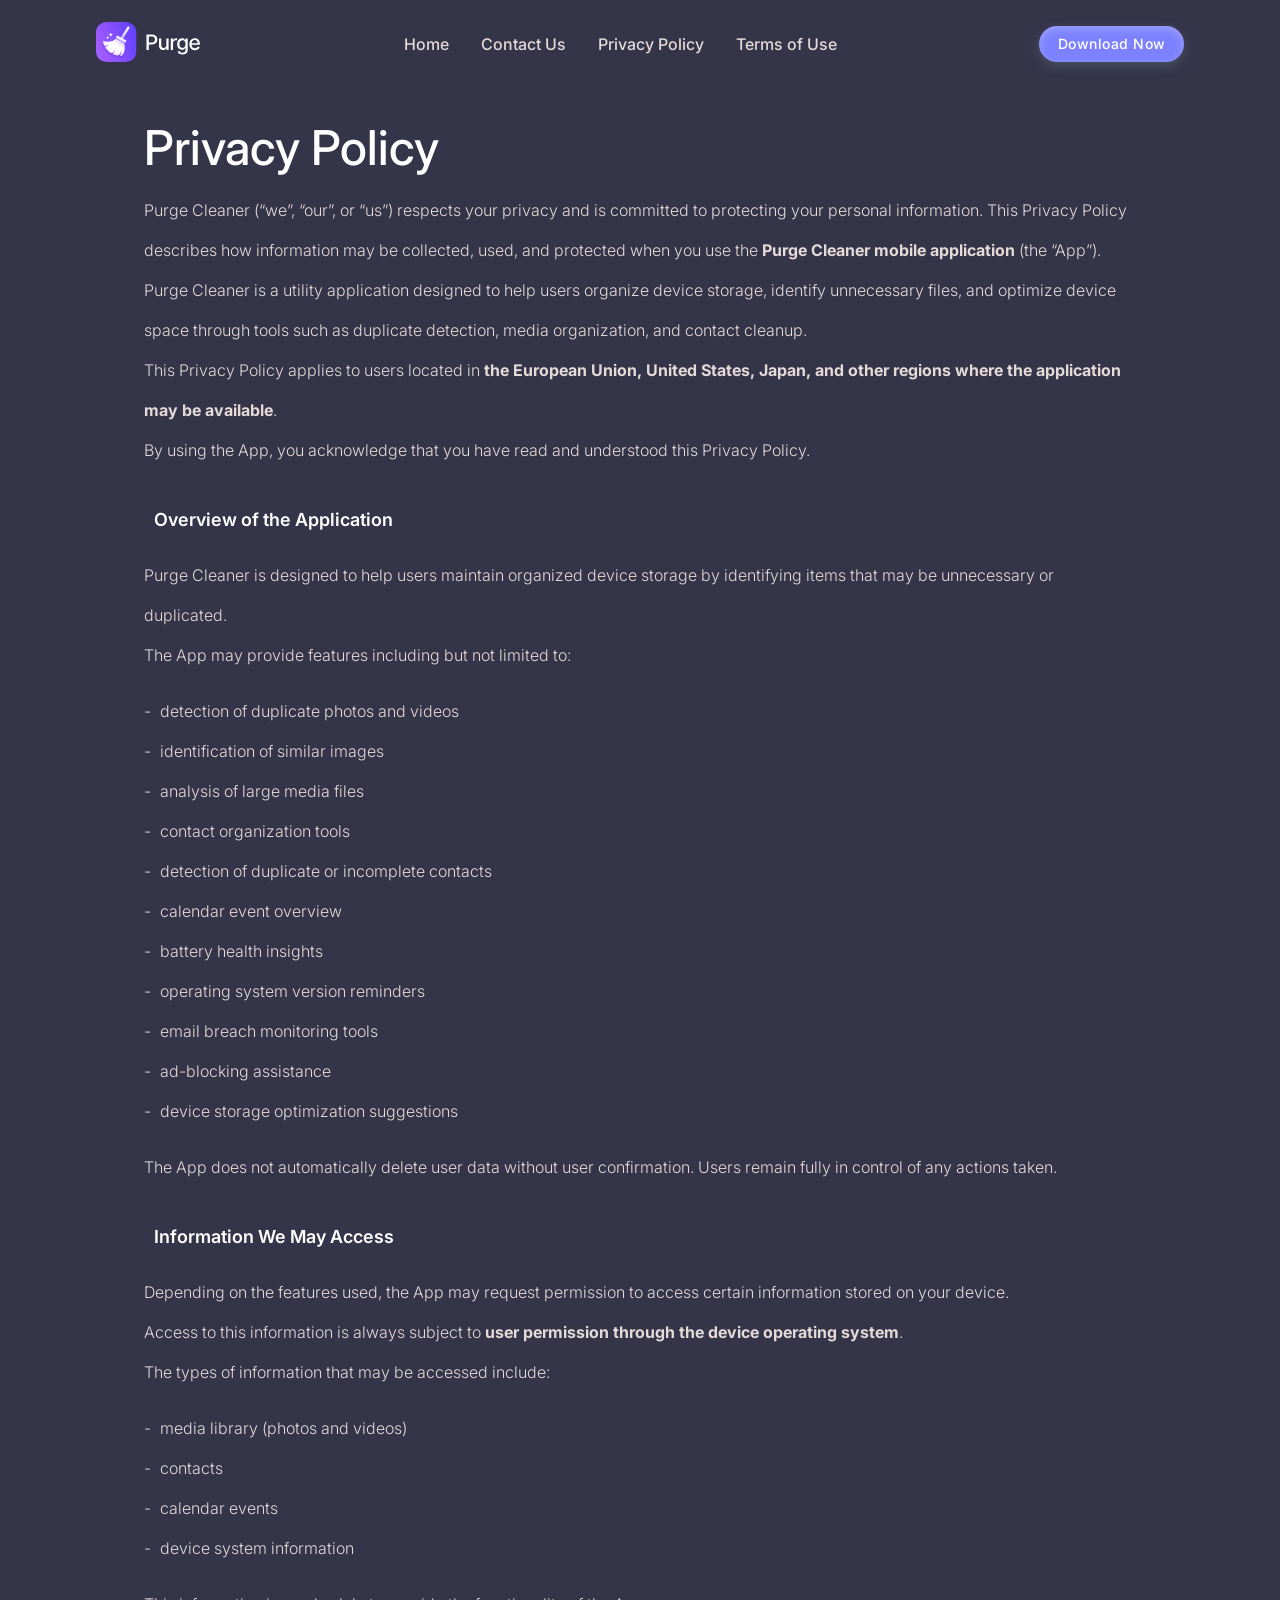
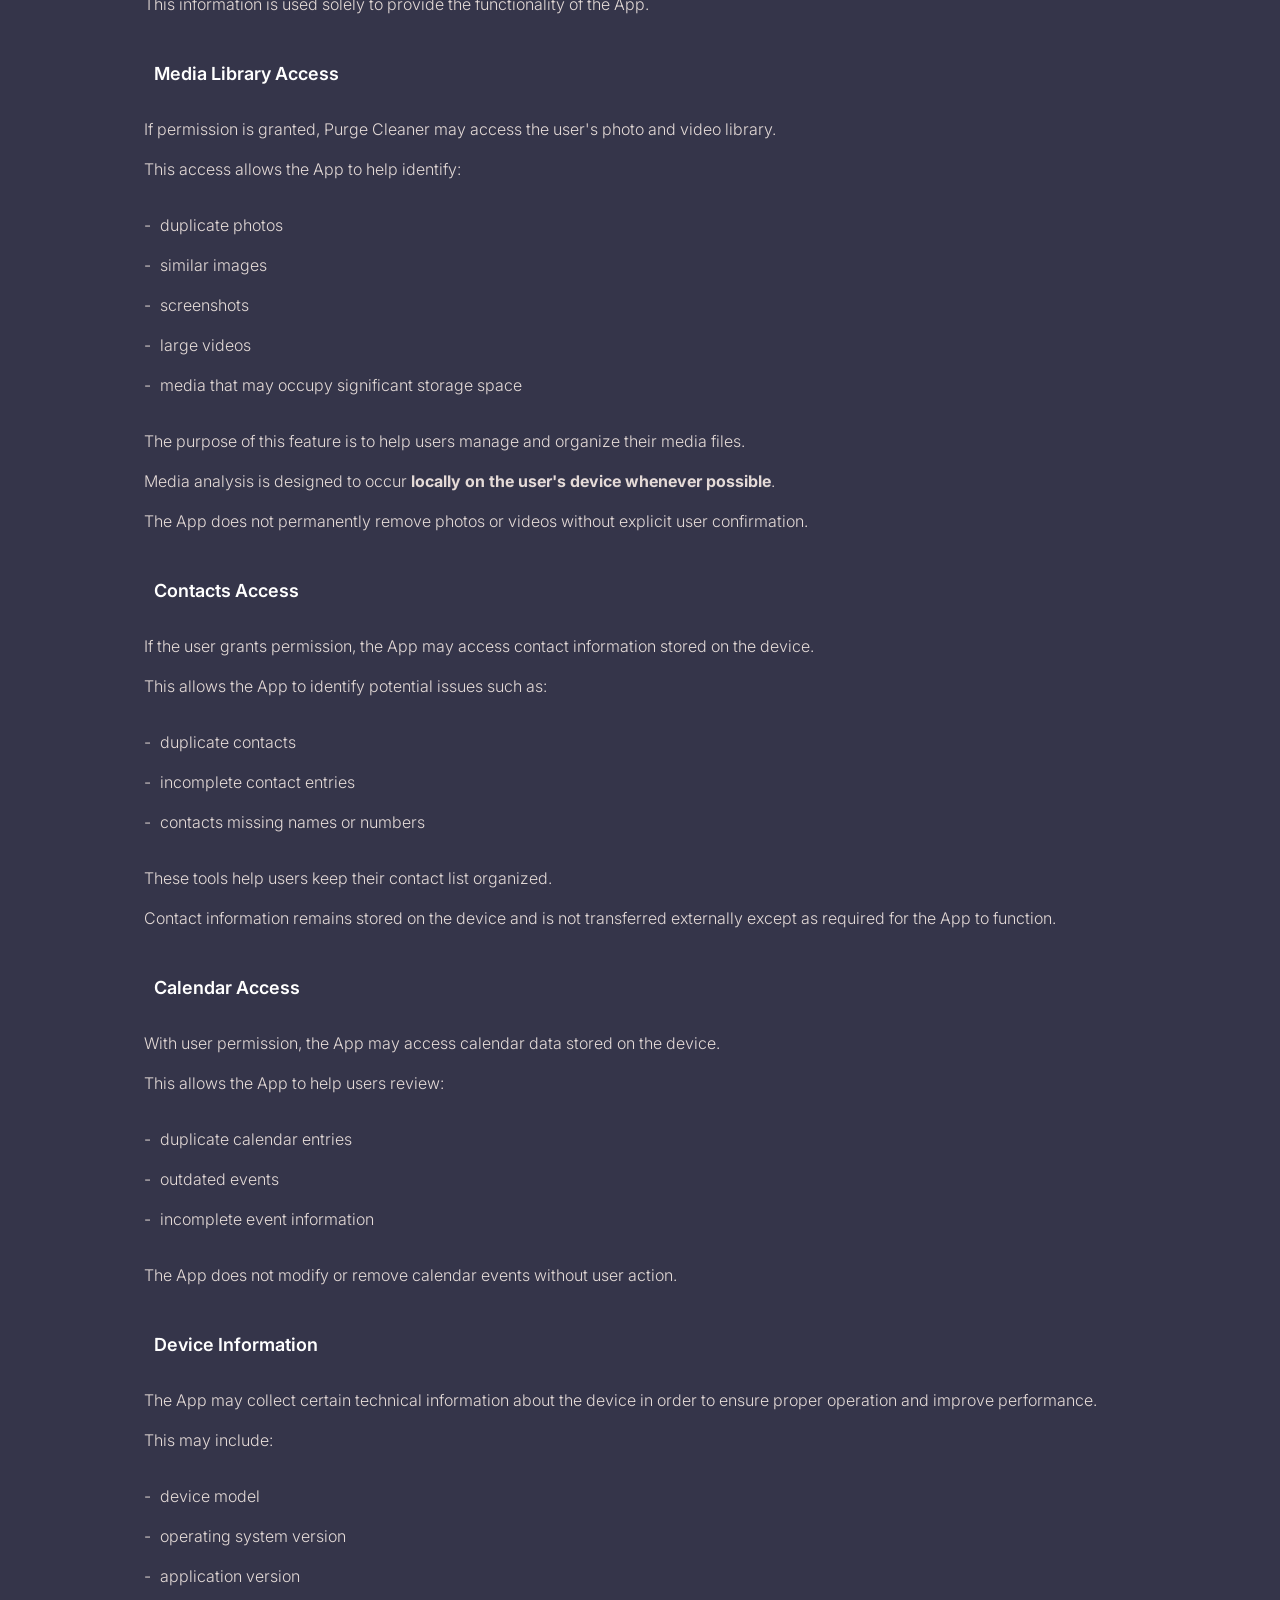
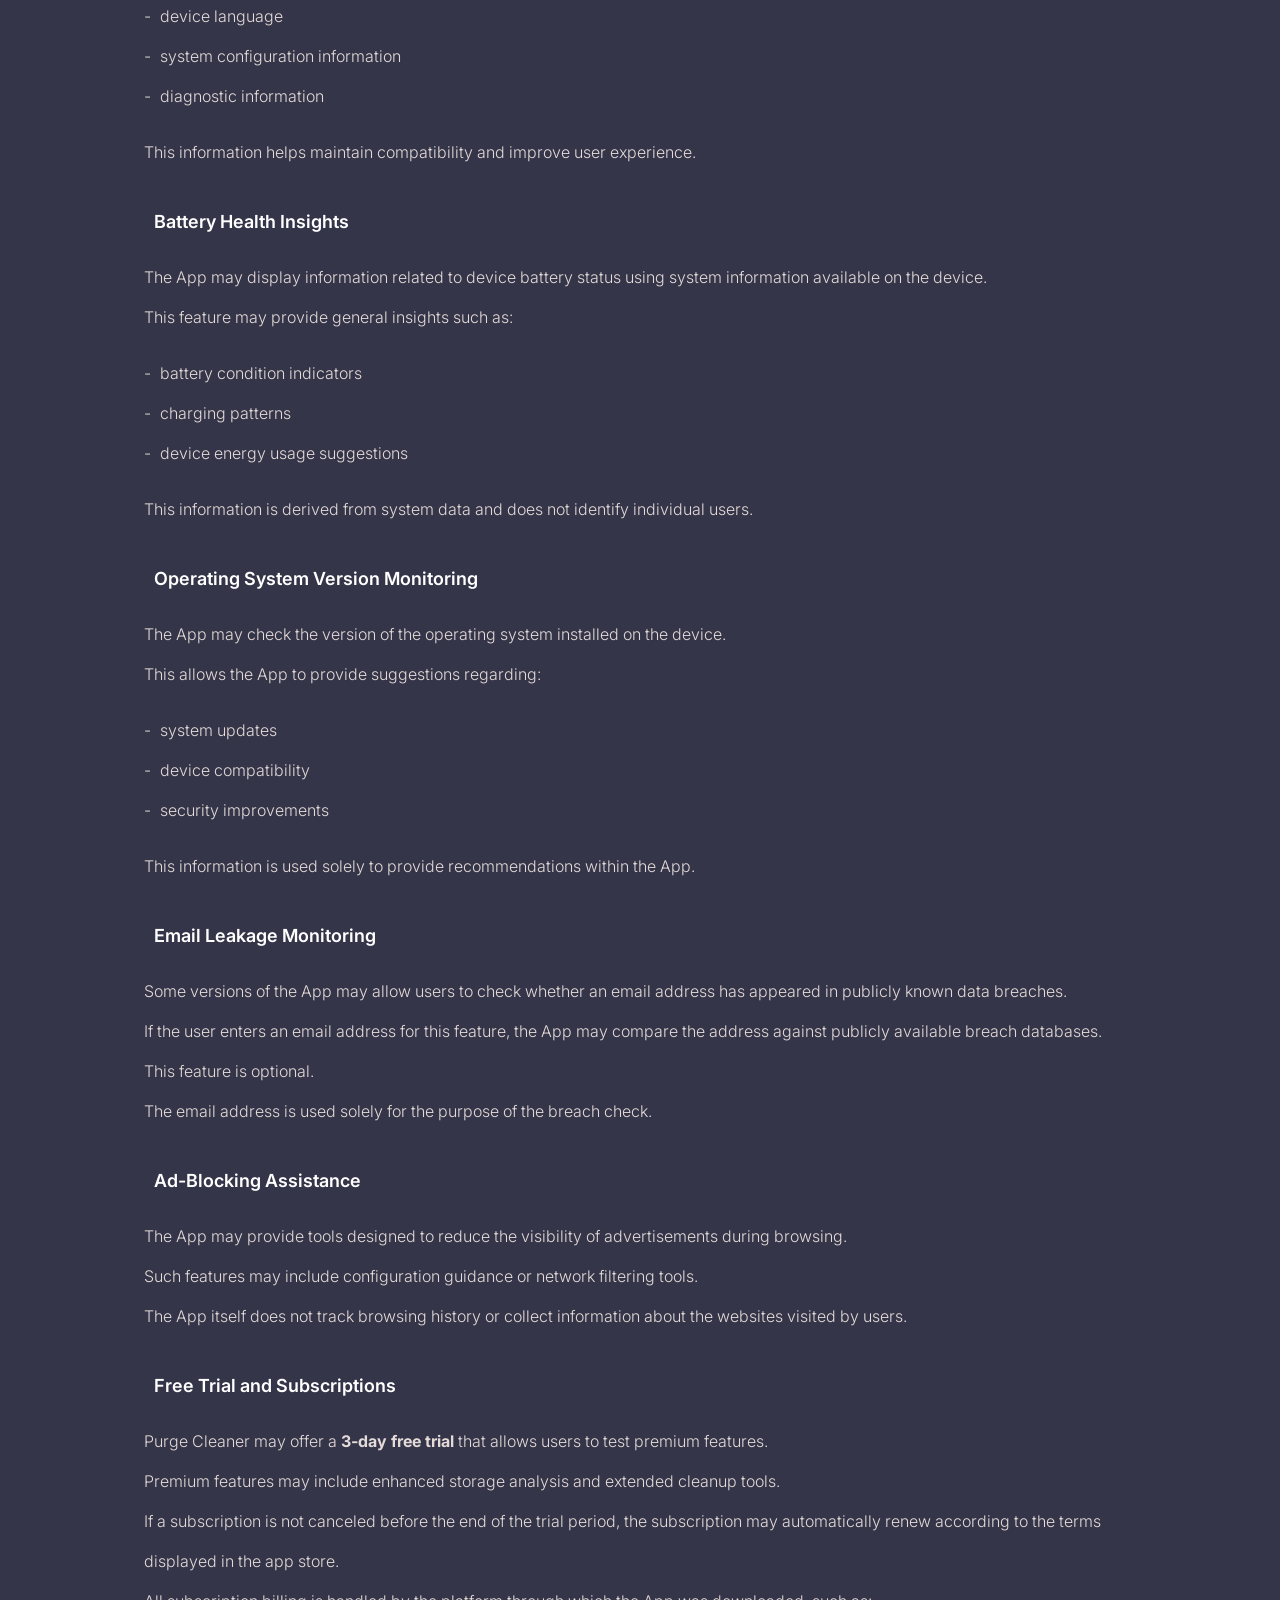
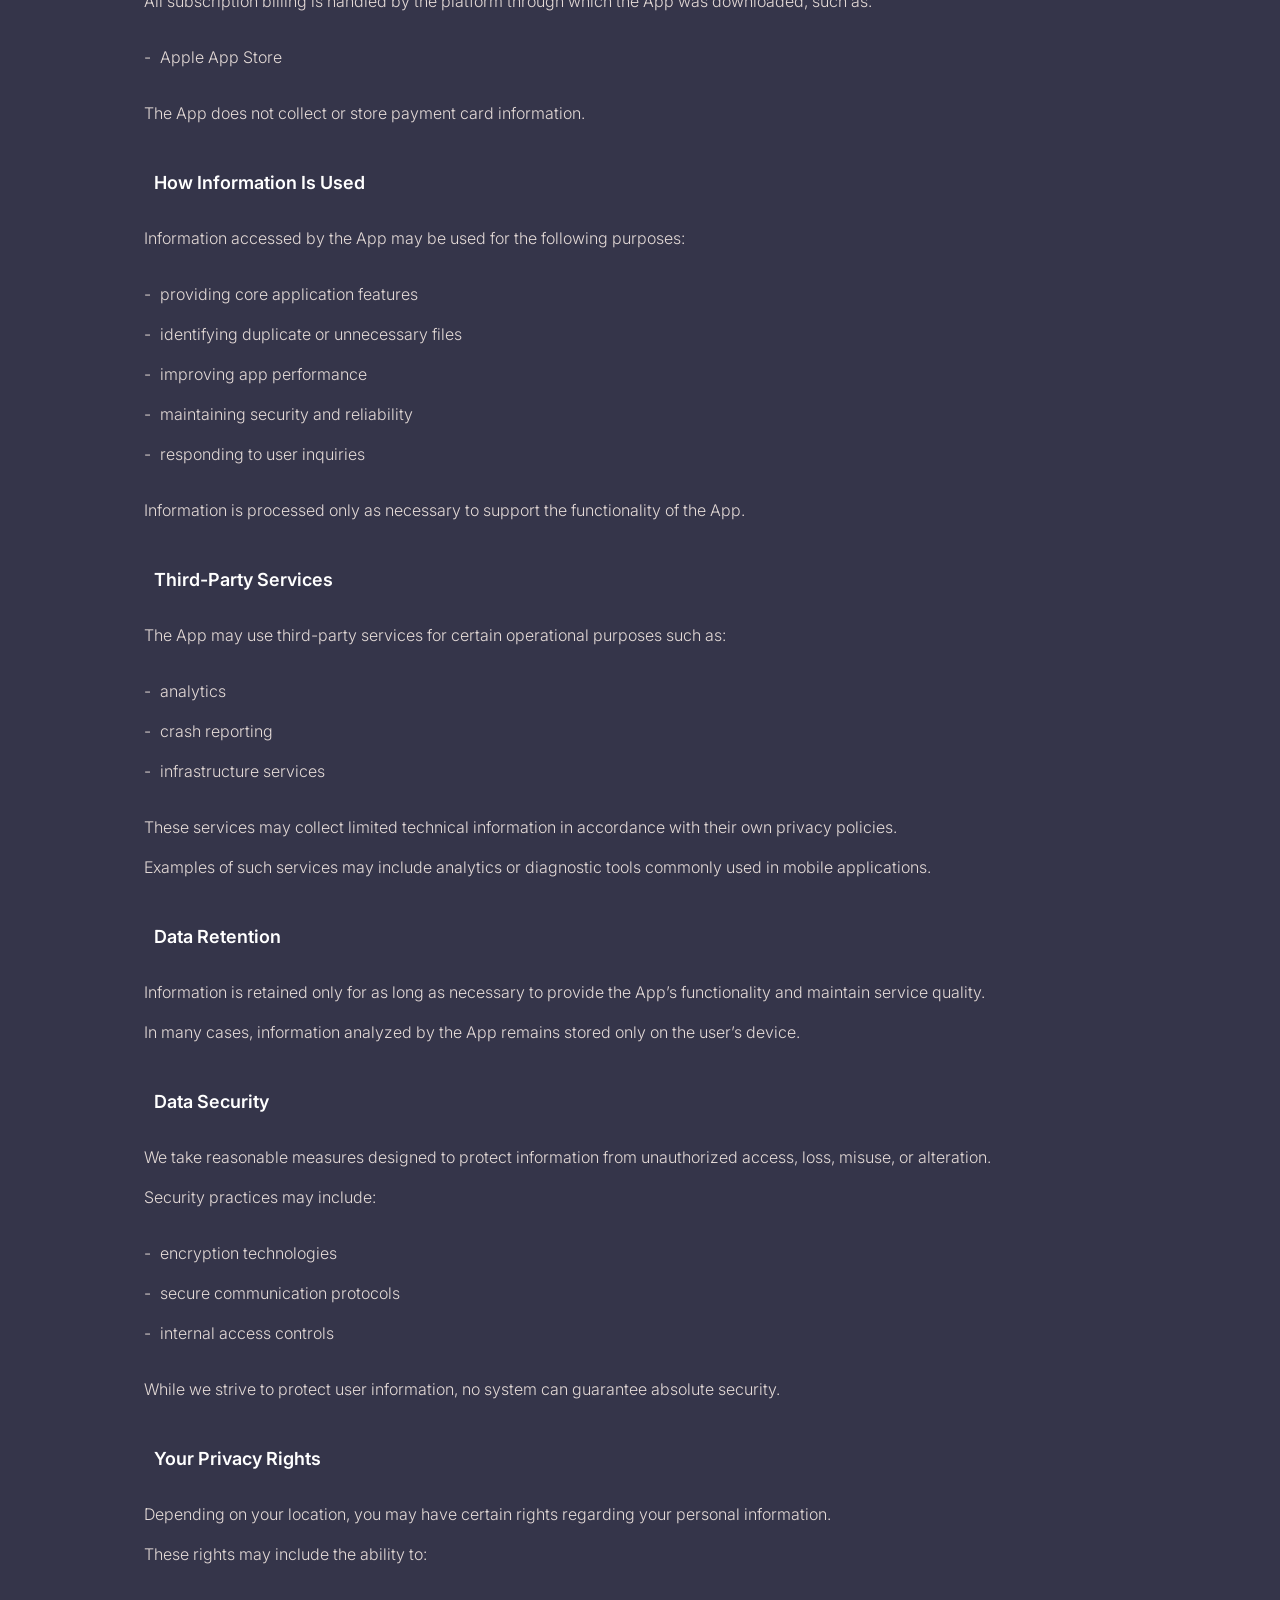
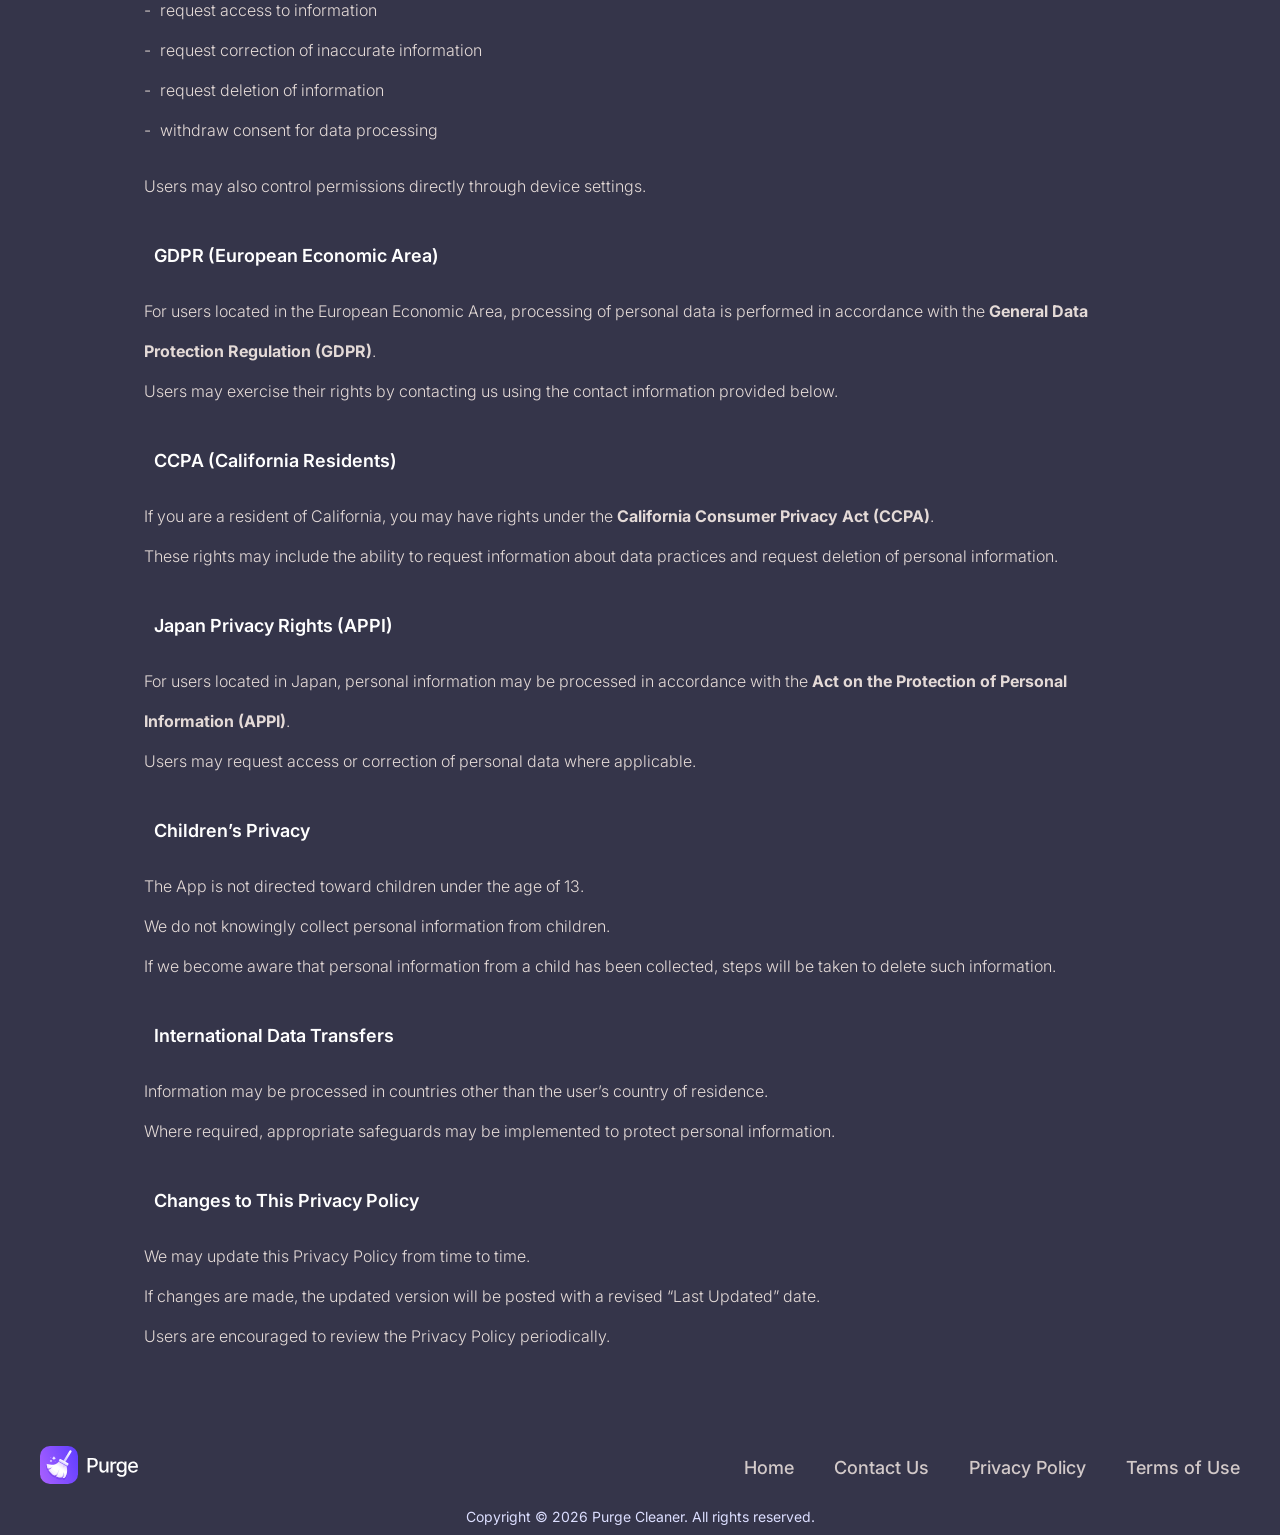
==== privacy-purge.html @ 228708e3 "Add files via upload" ====
<!doctype html>
<html lang="en">

<head>
    <meta charset="UTF-8">
    <meta name="viewport"
        content="width=device-width, user-scalable=no, initial-scale=1.0, maximum-scale=1.0, minimum-scale=1.0">
    <meta http-equiv="X-UA-Compatible" content="ie=edge">
    <link rel="stylesheet" href="https://cdn.jsdelivr.net/npm/swiper@11/swiper-bundle.min.css"/>
    <link rel="stylesheet" href="css/header.css">
    <link rel="stylesheet" href="css/start-main.css">
    <link rel="stylesheet" href="css/benefits.css">
    <link rel="stylesheet" href="css/container-info.css">
    <link rel="stylesheet" href="css/contact.css">
    <link rel="stylesheet" href="css/footer.css">
    <link rel="stylesheet" href="css/textstyle-t-p.css">
    <link href="https://fonts.googleapis.com/css2?family=Inter:wght@400;500;600;700;800&display=swap" rel="stylesheet">
    <link href="https://fonts.googleapis.com/css2?family=Mulish:wght@400;500;600;700;800&display=swap" rel="stylesheet">
    <link rel="icon" type="image/png" href="assets/img/Purge-icon.svg">
    <title>Purge Cleaner</title>
</head>

<body>
        <header class="header">
            <div class="header-container">
                <div class="header-inner">
                    <a href="index.html">
                        <img src="assets/img/Purge-logo.svg" class="logo-menu" alt="Purge">
                    </a>
                    <nav class="header-nav">
                        <a href="index.html">Home</a>
                        <a href="index.html#support-center-support">Contact Us</a>
                        <a href="privacy-purge.html">Privacy Policy</a>
                        <a href="service-purge.html">Terms of Use</a>
                    </nav>
                    <button class="header-button" onclick="location.href='https://apps.apple.com/app/'">
                        Download Now
                    </button>
                        <img src="assets/img/open-menu-icon.svg" class="menu-open" id="menuOpen">  
                </div>
            </div>
        </header>
    
            <div class="mobile-menu" id="mobileMenu">
                <div class="mobile-menu-header">
                    <img src="assets/img/Purge-logo.svg" class="mobile-logo">
                    <img src="assets/img/close-menu-icon.svg" class="menu-close" id="menuClose">
                </div>
                <div class="mobile-menu-links">
                        <a href="index.html">Home</a>
                        <a href="index.html#support-center-support">Contact Us</a>
                        <a href="privacy-purge.html">Privacy Policy</a>
                        <a href="service-purge.html">Terms of Use</a>
                </div>
                <div class="mobile-menu-buttons">
                    <button class="btn-primary" onclick="location.href='https://apps.apple.com/app/'">Download App</button>
                </div>
            </div>
<div class="container-t-p">
  <h1>Privacy Policy</h1>

  <p>Purge Cleaner (“we”, “our”, or “us”) respects your privacy and is committed to protecting your personal information. This Privacy Policy describes how information may be collected, used, and protected when you use the <strong>Purge Cleaner mobile application</strong> (the “App”).</p>

  <p>Purge Cleaner is a utility application designed to help users organize device storage, identify unnecessary files, and optimize device space through tools such as duplicate detection, media organization, and contact cleanup.</p>

  <p>This Privacy Policy applies to users located in <strong>the European Union, United States, Japan, and other regions where the application may be available</strong>.</p>

  <p>By using the App, you acknowledge that you have read and understood this Privacy Policy.</p>

  <h2>Overview of the Application</h2>
  <p>Purge Cleaner is designed to help users maintain organized device storage by identifying items that may be unnecessary or duplicated.</p>
  <p>The App may provide features including but not limited to:</p>
  <ul>
    <li>detection of duplicate photos and videos</li>
    <li>identification of similar images</li>
    <li>analysis of large media files</li>
    <li>contact organization tools</li>
    <li>detection of duplicate or incomplete contacts</li>
    <li>calendar event overview</li>
    <li>battery health insights</li>
    <li>operating system version reminders</li>
    <li>email breach monitoring tools</li>
    <li>ad-blocking assistance</li>
    <li>device storage optimization suggestions</li>
  </ul>
  <p>The App does not automatically delete user data without user confirmation. Users remain fully in control of any actions taken.</p>

  <h2>Information We May Access</h2>
  <p>Depending on the features used, the App may request permission to access certain information stored on your device.</p>
  <p>Access to this information is always subject to <strong>user permission through the device operating system</strong>.</p>
  <p>The types of information that may be accessed include:</p>
  <ul>
    <li>media library (photos and videos)</li>
    <li>contacts</li>
    <li>calendar events</li>
    <li>device system information</li>
  </ul>
  <p>This information is used solely to provide the functionality of the App.</p>

  <h2>Media Library Access</h2>
  <p>If permission is granted, Purge Cleaner may access the user's photo and video library.</p>
  <p>This access allows the App to help identify:</p>
  <ul>
    <li>duplicate photos</li>
    <li>similar images</li>
    <li>screenshots</li>
    <li>large videos</li>
    <li>media that may occupy significant storage space</li>
  </ul>
  <p>The purpose of this feature is to help users manage and organize their media files.</p>
  <p>Media analysis is designed to occur <strong>locally on the user's device whenever possible</strong>.</p>
  <p>The App does not permanently remove photos or videos without explicit user confirmation.</p>

  <h2>Contacts Access</h2>
  <p>If the user grants permission, the App may access contact information stored on the device.</p>
  <p>This allows the App to identify potential issues such as:</p>
  <ul>
    <li>duplicate contacts</li>
    <li>incomplete contact entries</li>
    <li>contacts missing names or numbers</li>
  </ul>
  <p>These tools help users keep their contact list organized.</p>
  <p>Contact information remains stored on the device and is not transferred externally except as required for the App to function.</p>

  <h2>Calendar Access</h2>
  <p>With user permission, the App may access calendar data stored on the device.</p>
  <p>This allows the App to help users review:</p>
  <ul>
    <li>duplicate calendar entries</li>
    <li>outdated events</li>
    <li>incomplete event information</li>
  </ul>
  <p>The App does not modify or remove calendar events without user action.</p>

  <h2>Device Information</h2>
  <p>The App may collect certain technical information about the device in order to ensure proper operation and improve performance.</p>
  <p>This may include:</p>
  <ul>
    <li>device model</li>
    <li>operating system version</li>
    <li>application version</li>
    <li>device language</li>
    <li>system configuration information</li>
    <li>diagnostic information</li>
  </ul>
  <p>This information helps maintain compatibility and improve user experience.</p>

  <h2>Battery Health Insights</h2>
  <p>The App may display information related to device battery status using system information available on the device.</p>
  <p>This feature may provide general insights such as:</p>
  <ul>
    <li>battery condition indicators</li>
    <li>charging patterns</li>
    <li>device energy usage suggestions</li>
  </ul>
  <p>This information is derived from system data and does not identify individual users.</p>

  <h2>Operating System Version Monitoring</h2>
  <p>The App may check the version of the operating system installed on the device.</p>
  <p>This allows the App to provide suggestions regarding:</p>
  <ul>
    <li>system updates</li>
    <li>device compatibility</li>
    <li>security improvements</li>
  </ul>
  <p>This information is used solely to provide recommendations within the App.</p>

  <h2>Email Leakage Monitoring</h2>
  <p>Some versions of the App may allow users to check whether an email address has appeared in publicly known data breaches.</p>
  <p>If the user enters an email address for this feature, the App may compare the address against publicly available breach databases.</p>
  <p>This feature is optional.</p>
  <p>The email address is used solely for the purpose of the breach check.</p>

  <h2>Ad-Blocking Assistance</h2>
  <p>The App may provide tools designed to reduce the visibility of advertisements during browsing.</p>
  <p>Such features may include configuration guidance or network filtering tools.</p>
  <p>The App itself does not track browsing history or collect information about the websites visited by users.</p>

  <h2>Free Trial and Subscriptions</h2>
  <p>Purge Cleaner may offer a <strong>3-day free trial</strong> that allows users to test premium features.</p>
  <p>Premium features may include enhanced storage analysis and extended cleanup tools.</p>
  <p>If a subscription is not canceled before the end of the trial period, the subscription may automatically renew according to the terms displayed in the app store.</p>
  <p>All subscription billing is handled by the platform through which the App was downloaded, such as:</p>
  <ul>
    <li>Apple App Store</li>
  </ul>
  <p>The App does not collect or store payment card information.</p>

  <h2>How Information Is Used</h2>
  <p>Information accessed by the App may be used for the following purposes:</p>
  <ul>
    <li>providing core application features</li>
    <li>identifying duplicate or unnecessary files</li>
    <li>improving app performance</li>
    <li>maintaining security and reliability</li>
    <li>responding to user inquiries</li>
  </ul>
  <p>Information is processed only as necessary to support the functionality of the App.</p>

  <h2>Third-Party Services</h2>
  <p>The App may use third-party services for certain operational purposes such as:</p>
  <ul>
    <li>analytics</li>
    <li>crash reporting</li>
    <li>infrastructure services</li>
  </ul>
  <p>These services may collect limited technical information in accordance with their own privacy policies.</p>
  <p>Examples of such services may include analytics or diagnostic tools commonly used in mobile applications.</p>

  <h2>Data Retention</h2>
  <p>Information is retained only for as long as necessary to provide the App’s functionality and maintain service quality.</p>
  <p>In many cases, information analyzed by the App remains stored only on the user’s device.</p>

  <h2>Data Security</h2>
  <p>We take reasonable measures designed to protect information from unauthorized access, loss, misuse, or alteration.</p>
  <p>Security practices may include:</p>
  <ul>
    <li>encryption technologies</li>
    <li>secure communication protocols</li>
    <li>internal access controls</li>
  </ul>
  <p>While we strive to protect user information, no system can guarantee absolute security.</p>

  <h2>Your Privacy Rights</h2>
  <p>Depending on your location, you may have certain rights regarding your personal information.</p>
  <p>These rights may include the ability to:</p>
  <ul>
    <li>request access to information</li>
    <li>request correction of inaccurate information</li>
    <li>request deletion of information</li>
    <li>withdraw consent for data processing</li>
  </ul>
  <p>Users may also control permissions directly through device settings.</p>

  <h2>GDPR (European Economic Area)</h2>
  <p>For users located in the European Economic Area, processing of personal data is performed in accordance with the <strong>General Data Protection Regulation (GDPR)</strong>.</p>
  <p>Users may exercise their rights by contacting us using the contact information provided below.</p>

  <h2>CCPA (California Residents)</h2>
  <p>If you are a resident of California, you may have rights under the <strong>California Consumer Privacy Act (CCPA)</strong>.</p>
  <p>These rights may include the ability to request information about data practices and request deletion of personal information.</p>

  <h2>Japan Privacy Rights (APPI)</h2>
  <p>For users located in Japan, personal information may be processed in accordance with the <strong>Act on the Protection of Personal Information (APPI)</strong>.</p>
  <p>Users may request access or correction of personal data where applicable.</p>

  <h2>Children’s Privacy</h2>
  <p>The App is not directed toward children under the age of 13.</p>
  <p>We do not knowingly collect personal information from children.</p>
  <p>If we become aware that personal information from a child has been collected, steps will be taken to delete such information.</p>

  <h2>International Data Transfers</h2>
  <p>Information may be processed in countries other than the user’s country of residence.</p>
  <p>Where required, appropriate safeguards may be implemented to protect personal information.</p>

  <h2>Changes to This Privacy Policy</h2>
  <p>We may update this Privacy Policy from time to time.</p>
  <p>If changes are made, the updated version will be posted with a revised “Last Updated” date.</p>
  <p>Users are encouraged to review the Privacy Policy periodically.</p>

</div>

        
        <footer class="footer">
            <div class="footer-container">
                <div class="footer-content">             
                    <a href="index.html">
                        <img src="assets/img/Purge-logo.svg" class="footer-logo" alt="SpaceUp logo">
                    </a>
                      <nav class="footer-links">
                        <a href="index.html">Home</a>
                        <a href="index.html#support-center-support">Contact Us</a>
                        <a href="privacy-purge.html">Privacy Policy</a>
                        <a href="service-purge.html">Terms of Use</a>
                      </nav>
                </div>
                <div class="copy-text">
                    Copyright © <script>document.write(new Date().getFullYear());</script> Purge Cleaner.<br class="mobile-br"> All rights reserved.
                </div>
            </div>
        </footer>
        
    <script src="https://code.jquery.com/jquery-3.7.1.js" integrity="sha256-eKhayi8LEQwp4NKxN+CfCh+3qOVUtJn3QNZ0TciWLP4=" crossorigin="anonymous"></script>
    <script src="https://web3forms.com/client/script.js" async defer></script>
    <script src="https://cdn.jsdelivr.net/npm/swiper@11/swiper-bundle.min.js"></script>
    <script src="js/main.js"></script>
</body>
</html>
---- css/header.css ----
@import "../assets/font/stylesheet.css";

body.lock {
    overflow: hidden;
}

.header {
  position: fixed;
  top: 0;
  left: 0;
  width: 100%;
  z-index: 10;
}

.header-container {
  background: #35354A;
  padding: 22px 16px;
  top: 0;
  z-index: 10;
  margin: 0 auto;
}

.header-inner {
  display: flex;
  justify-content: space-between;
  align-items: center;
  padding: 0px 80px;
}

.logo-menu{
    width: 105px;  
}

.header-nav {
    display: flex;
    gap: 32px;
}

.header-nav a {
    text-decoration: none;
    color: #E4DAD7;
    font-weight: 500;
}

.header-button{
  display: flex;
  font-family: 'Inter';
  justify-content: center;
  align-items: center;
  width: 145px;
  height: 36px;
  padding: 8px 16px;
  color: rgb(255, 255, 255);
  font-size: 14px;
  font-weight: 500;
  line-height: 18px;
  letter-spacing: 0.5px;
  text-align: center;
  background: #7C82FF;
  box-shadow: 0px 4px 12px rgba(145, 158, 171, 0.25), inset 0px 3px 8px rgba(255, 255, 255, 0.25);
  border-radius: 33px;
}





.burger {
    display: none;
    width: 28px;
    height: 20px;
    flex-direction: column;
    justify-content: space-between;
    cursor: pointer;
    z-index: 1001;
}

.burger span {
    height: 3px;
    width: 100%;
    background: #000;
    border-radius: 3px;
    transition: 0.3s;
}

.burger.active span:nth-child(1) {
    transform: rotate(45deg) translate(5px, 5px);
}

.burger.active span:nth-child(2) {
    opacity: 0;
}

.burger.active span:nth-child(3) {
    transform: rotate(-45deg) translate(6px, -6px);
}

.mobile-menu {
    position: fixed;
    inset: 0;
    background: #35354A;
    display: flex;
    flex-direction: column;
    padding: 24px;
    transform: translateY(-100%);
    transition: 0.4s ease;
    z-index: 1000;
}

.mobile-menu.active {
    transform: translateY(0);
}


.mobile-menu-header {
    display: flex;
    justify-content: space-between;
    align-items: center;
}

.mobile-logo {
    width: 105px;
}

.menu-close {
    width: 46px;
    cursor: pointer;
}

.menu-open {
    display: none;
    width: 46px;
    cursor: pointer;
}

.mobile-menu-links {
    margin: 100px 0px;
    display: flex;
    flex-direction: column;
    align-items: center;
    gap: 32px;

}

.mobile-menu-links a {
    font-size: 28px;
    font-weight: 500;
    color: #E4DAD7;
    text-decoration: none;
}

.mobile-menu-buttons {
    margin-top: auto;
    display: flex;
    flex-direction: column;
    gap: 16px;
}

.btn-primary {
    padding: 16px 32px;
    background: #7C82FF;
    box-shadow: 0px 4px 12px rgba(145, 158, 171, 0.25), inset 0px 3px 8px rgba(255, 255, 255, 0.25);
    border-radius: 33px;;
    color: #FFFFFF;
    font-size: 20px;
    font-weight: 500;
    margin-bottom: 60px;
}

.mobile-menu-buttons .btn-primary,
.mobile-menu-buttons .btn-secondary {
    width: 100%;
}

@media (max-width: 768px) {

    .header-nav,
    .header-button {
        display: none;
    }

    .menu-open {
        display: block;
    }

    .header-inner {
        padding: 0px;
    }
}
---- css/start-main.css ----
@import "../assets/font/stylesheet.css";

.main {
    padding: 60px 0 30px;
    position: relative;
    overflow: hidden;
    
}

.main-title {
    
    line-height: 96%;
    font-size: 72px;
    font-weight: 500;
    margin: 20px 0px 20px;
    color: #343434;
}

.main-button {
  display: flex;
  font-family: 'Inter';
  justify-content: center;
  align-items: center;
  width: 145px;
  height: 36px;
  padding: 8px 16px;
  color: rgb(255, 255, 255);
  font-size: 12px;
  font-weight: 500;
  line-height: 18px;
  letter-spacing: 0.5px;
  text-align: center;
  background: #7C82FF;
  box-shadow: 0px 4px 12px rgba(145, 158, 171, 0.25), inset 0px 3px 8px rgba(255, 255, 255, 0.25);
  border-radius: 33px;
}


.main-wrapper {
    display:flex;
    align-items:center;
    gap: 20px;
}

.main-left {  
    width: 560px;
    height: 460px;
}

.main-text {
    font-size: 24px;
    font-weight: 300;
    line-height: 1.6;
    color: #343434B2;
}

.main-buttons {
    display: flex;
    flex-direction: column;
    gap: 10px;
    width: 70%;
}

.main-phone {
  width: 420px;
    height: 460px;
    position: relative;  
}

@media (max-width: 764px) {
    .main {
    padding: 15px 0 0px;
}

    .main-gradient {
    position: relative;
    width: 360px;
        height: 444px;
    }
    .main-wrapper {
        flex-direction: column;
        text-align: center;
            gap: 0px;
    }

    .main-right {
        order: 2;
    }

    .main-left {
         width: 340px;
    height: 280px;
        order: 1;
    }

    .main-buttons {
        width: 100%; 
    }
    .main-title{
        font-size: 42px;
    }
    .main-text {
        font-size: 16px;
    }
.main-phone {
  width: 360px;
    height: 400px;
    position: relative;  
}
.main-button {
    width: 340px;
  height: 50px;
    }
}
---- css/benefits.css ----
@import "../assets/font/stylesheet.css";



.benefits{
padding:100px 20px;
}

.benefits h2{
color: #343434;
text-align:center;
font-size: 64px;
margin-bottom:60px;
font-weight:500;
}

.benefits-grid{
max-width: 900px;
margin:auto;
display:grid;
gap:24px;
grid-template-columns:2fr 2fr;
grid-template-rows: 412px 412px 412px;

grid-template-areas:
"Duplicate-text Duplicate-image"
"Videos-image Videos-text"
"Contacts-text Contacts-image";
}

.card{

background: #FFFFFF;
border-radius:42px;
padding:32px;
position:relative;
overflow:hidden;
box-shadow:
0 10px 30px rgba(0,0,0,0.25),
inset 0 1px 0 rgba(255,255,255,0.05);
transition:transform .25s ease;
}

.card:hover{
transform:translateY(-6px);
}

.benefits h3{
color: #120656;
font-size:42px;
font-weight: 600;
margin: 0px 0px;
}

.benefits p{
    color: #00000080;
font-size: 18px;
    font-weight: 400;
opacity:0.8;
line-height:1.5;
    max-width: 500px;
}

.Duplicate-text{
    padding-top: 130px;
grid-area:Duplicate-text;
}

.Duplicate-image{
grid-area:Duplicate-image;
}

.Videos-text{
    padding-top: 130px;
grid-area:Videos-text;
}

.Videos-image{
grid-area:Videos-image;
}

.Contacts-text{
    padding-top: 130px;
grid-area:Contacts-text;
}

.Contacts-image{
grid-area:Contacts-image;
}

.card img{
position:absolute;
pointer-events:none;
}

.el1 {
width: 55%;
right: 100px;
bottom: 0px;  
}

.el2 {
width: 55%;
right: 100px;
bottom: 0px; 
}

.el3{
width: 55%;
right: 100px;
bottom: 0px;
}

@media (max-width: 768px){

.app{
height:600px;
}


.benefits{
padding:70px 20px;
}

.benefits h2{
font-size: 42px;
margin-bottom: 40px;
}

.benefits-grid{

grid-template-columns:1fr;
grid-template-rows: auto;

grid-template-areas:
"Duplicate-image"
"Duplicate-text"
"Videos-image"
"Videos-text"
"Contacts-image"
"Contacts-text";

}

.card{
min-height:350px;
}

.card img{
position:absolute;
}

.el1 {
width: 65%;
right: 65px;
bottom: 0px;  
}

.el2 {
width: 65%;
right: 65px;
bottom: 0px; 
}

.el3{
width: 65%;
right: 65px;
bottom: 0px;
}

.Duplicate-text{
    padding-top: 0px;
}

.Videos-text{
    padding-top: 0px;
}

.Contacts-text{
    padding-top: 0px;
}

.benefits h3{
font-size:32px;
}

.benefits p{
font-size: 18px;
}
    
}
---- css/container-info.css ----
@import "../assets/font/stylesheet.css";

.information{
   background: #35354A;
     display: flex;
    flex-direction: column;
    align-items: center;
}

.information-title{
    max-width:1000px;
     color: #DDD7E4;
  text-align: center;
  font-size: 64px;
  font-style: normal;
  font-weight: 400;
  line-height: 68px;
  margin: 0 10px;
    padding-top: 50px;
    padding-bottom: 10px; 
}

.information-image{
    width: 170px;
    padding: 30px 0px 80px 0px;
}

@media (max-width: 768px){
    .information-title{
        font-size: 42px;
    }   
}
---- css/contact.css ----
@import "../assets/font/stylesheet.css";


.support-center{
  display: flex;
  flex-direction: column;
  gap: 10px;
  border-radius: 22px;
  margin-top: 14px;    
}

.support-center-container {
  max-width: 400px;
  padding: 30px 16px;
  margin: 0 auto;
}

.section-support-center-title {
  color: #343434;
  text-align: center;
  font-size: 64px;
  font-style: normal;
  font-weight: 500;
  line-height: 68px;
  margin: 0 10px;
    padding-top: 50px;
    padding-bottom: 10px;
}

.support-center-group input,
.support-center-group textarea {
  width: 100%;
    font-family: 'Mulish';
  box-sizing: border-box;
  background: #FFFFFFBF;
  color: rgba(99, 99, 99, 1);
  padding: 18px 20px;
  font-size: 16px;
  line-height: 20px;
  font-weight: 400;
  border: 0.678064px solid #2E2E2E;
  border-radius: 16px;
}

.support-center-group textarea {
  height: 140px;
  resize: none;
}


.support-center-group input::placeholder,
.support-center-group textarea::placeholder {
width: 311px;
height: 21px;
font-family: 'Mulish';
font-style: normal;
font-weight: 400;
font-size: 17px;
line-height: 150%;
letter-spacing: -0.04em;
color: rgba(169, 173, 178, 1);
flex: none;
order: 0;
flex-grow: 1;

}

.support-center-group button{
  display: flex;
  justify-content: center;
  align-items: center;
  width: 100%;
  height: 52px;
  padding: 17px;
  color: rgb(255, 255, 255);
  font-size: 16px;
  font-weight: 500;
  line-height: 18px;
  letter-spacing: 0.5px;
  text-align: center;
  background: #7C82FF;
  box-shadow: 0px 4px 12px rgba(145, 158, 171, 0.25), inset 0px 3px 8px rgba(255, 255, 255, 0.25);
  border-radius: 33px;
  margin: 45px auto;
}

@media (max-width: 450px){
        .section-subtitle{
        width: 100%;
            
    }

    .section-support-center-title{
        font-size: 42px;
    }
    .footer-links{
        gap: 40px;
    }
    
    .support-center-group button{
        width: 86%;
        height: 52px;
    }
    .support-center-container{
        padding: 0px 5px 5px;
    } 
    
}
---- css/footer.css ----
@import "../assets/font/stylesheet.css";

.footer-container{
  max-width: 1200px;  
  padding: 30px 16px 10px;
  margin: 0 auto;
  background-color: #35354A;
}

.footer-content{
  display: flex;
  justify-content: space-between;
  align-items: center;
}

.footer {
  background-color: #35354A;
  text-align: center;
}

.footer-title {
  font-size: 24px;
  font-weight: 600;
  color: #FFFFFF;
}

.footer-links {
  display: flex;
  justify-content: center;
  gap: 40px;
  flex-wrap: wrap;
}

.footer-links a {
  color: #E4DAD7;
  text-decoration: none;
  font-size: 18px;
  font-weight: 500;
  opacity: 0.9;
}

.footer-links a:hover {
  opacity: 1;
  text-decoration: underline;
}

.copy-text {
  color: #DCDEFF;
  font-size: 14px;
  text-align: center;
    padding-top: 20px;
}

.mobile-br{
  display: none;
}

@media (max-width: 450px){

    .footer-links{
        display: flex;
  justify-content: center;
        gap: 40px;
        flex-direction: column;
          margin-bottom: 40px;
  flex-wrap: wrap;
    }

.footer-content{
  display: flex;
  flex-direction: column;
  align-items: center;
  gap: 40px;
}

 .mobile-br{
    display: block;
  }
}
---- css/textstyle-t-p.css ----
@import "../assets/font/stylesheet.css";

:root {
  --color-primary: #FFFFFF;
}

*{
  padding: 0;
  text-decoration: none;
  list-style-type: none;
  outline: none;
  border: none;
}

html{
  margin: 0 auto;
}
body {
  font-family: 'Inter', sans-serif;
  -webkit-font-smoothing: antialiased;
  -moz-osx-font-smoothing: grayscale;
    margin: 0 auto;
    background: #35354A;
    padding-top: 90px;
}
.container-t-p{
  max-width: 992px;
  padding: 0 16px 60px;
  margin: 0 auto;
  color: #333333;
    
}

.container-t-p h1{
  color: #FFFFFF;
  text-align: left;
  font-size: 48px;
  padding-top: 30px;
  padding-bottom: 15px;    
  font-style: normal;
  font-weight: 500;
  line-height: 55px;
  margin: 0 auto;  
}

.container-t-p h2{
  color: #FFFFFF;
  text-align: left;
  font-size: 18px;
  padding-top: 30px;
  padding-bottom: 15px;    
  font-style: normal;
  font-weight: 600;
  line-height: 40px;
  margin: 0 auto;
    padding-left: 10px;
}

.container-t-p p{
   color: #E4DAD7;
  text-align: left;
  font-size: 16px;
  font-style: normal;
  font-weight: 300;
  line-height: 40px;
  margin: 0 auto; 
}

.container-t-p li{
   color: #E4DAD7;
  text-align: left;
  font-size: 16px;
  font-style: normal;
  font-weight: 300;
  line-height: 40px;
  margin: 0 auto; 
}

.container-t-p li {
    position: relative;
    padding-left: 1em;
}

.container-t-p li::before {
    content: "-";           
    position: absolute;
    left: 0;
    color: #E4DAD7;
    font-size: 1em;
}
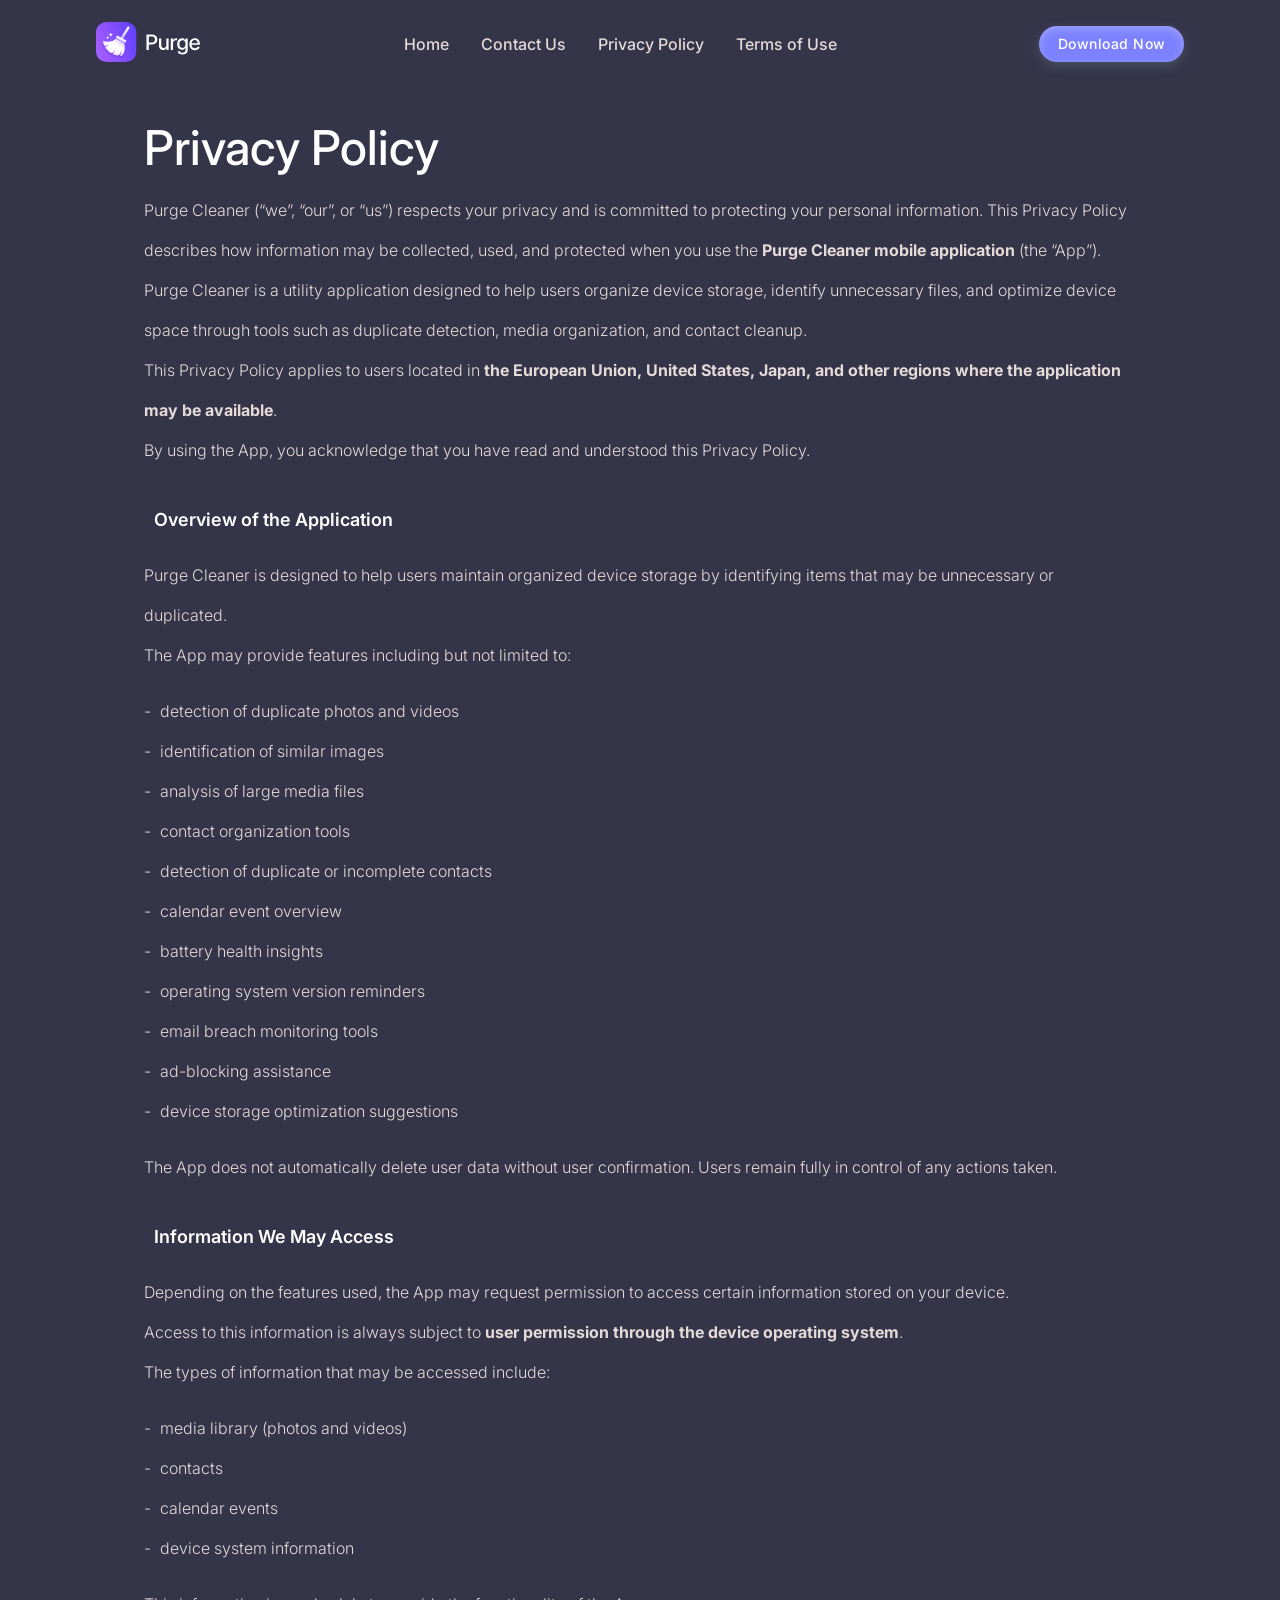
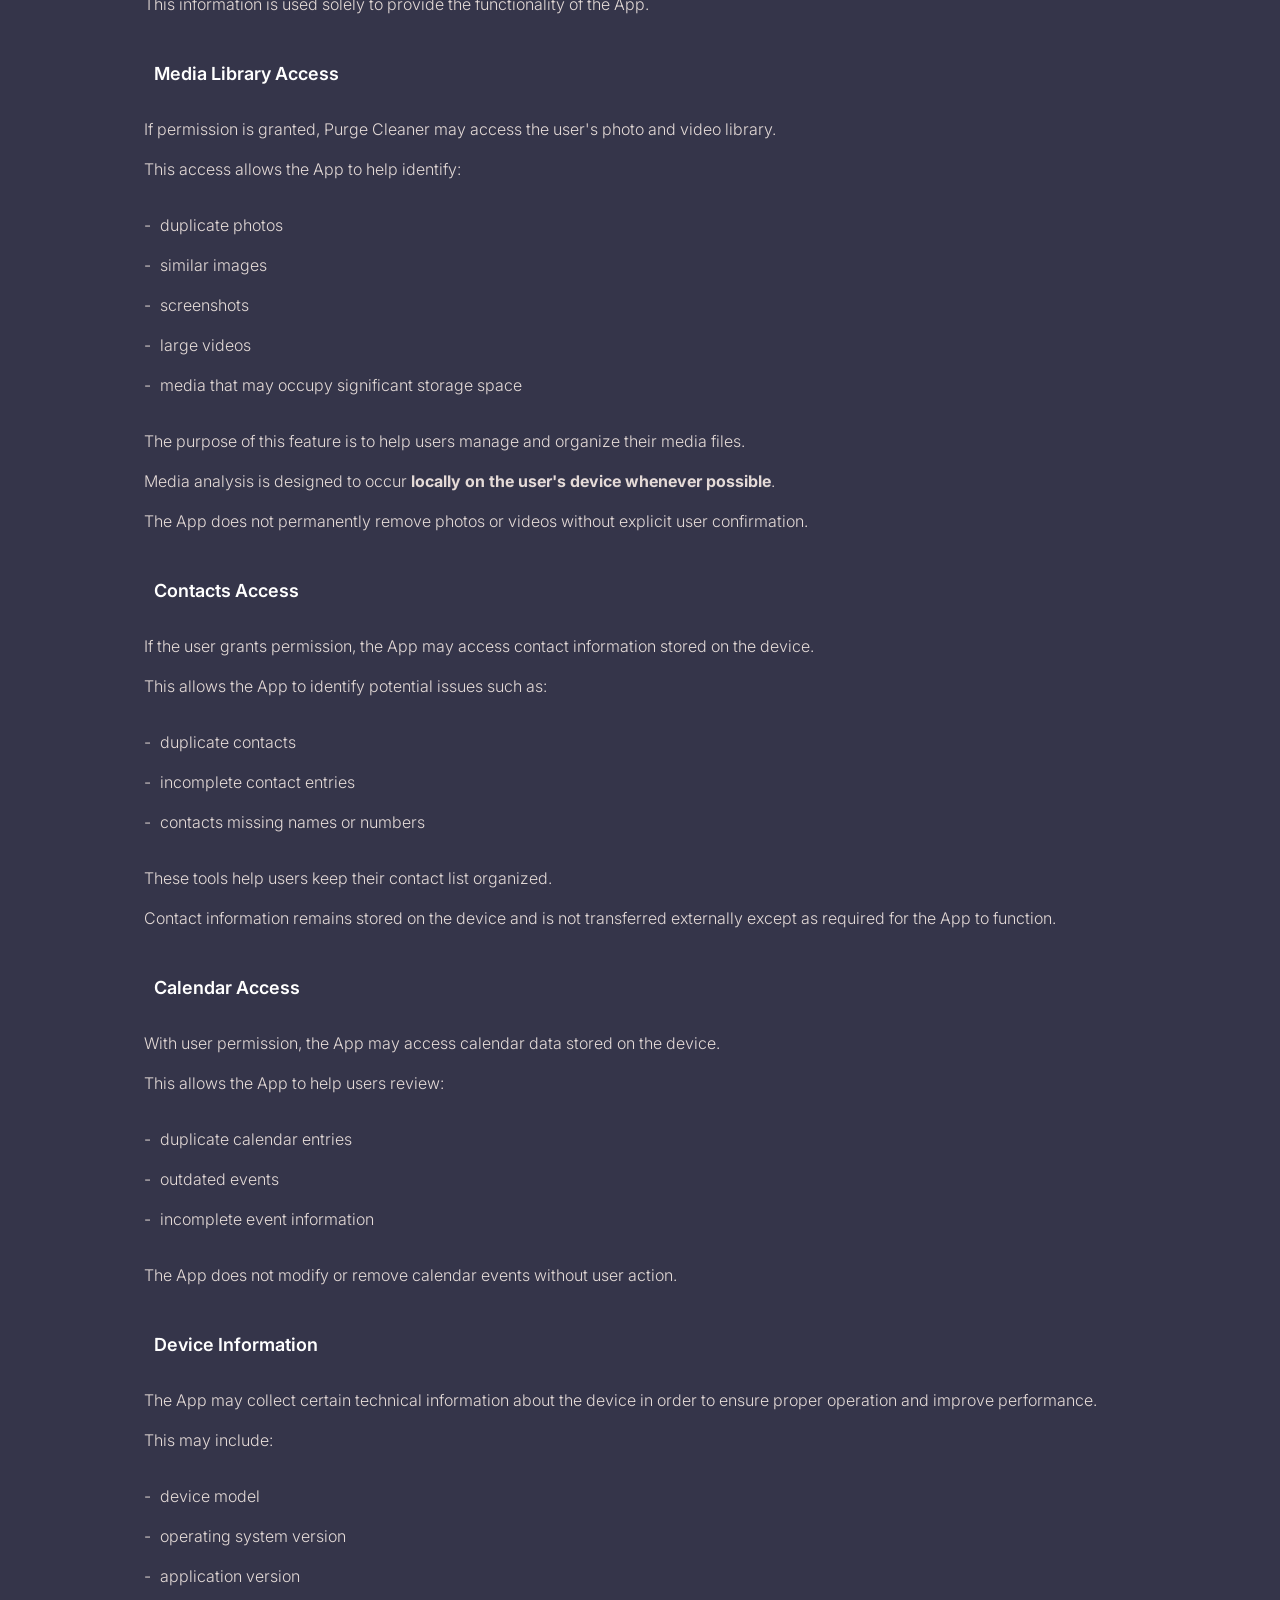
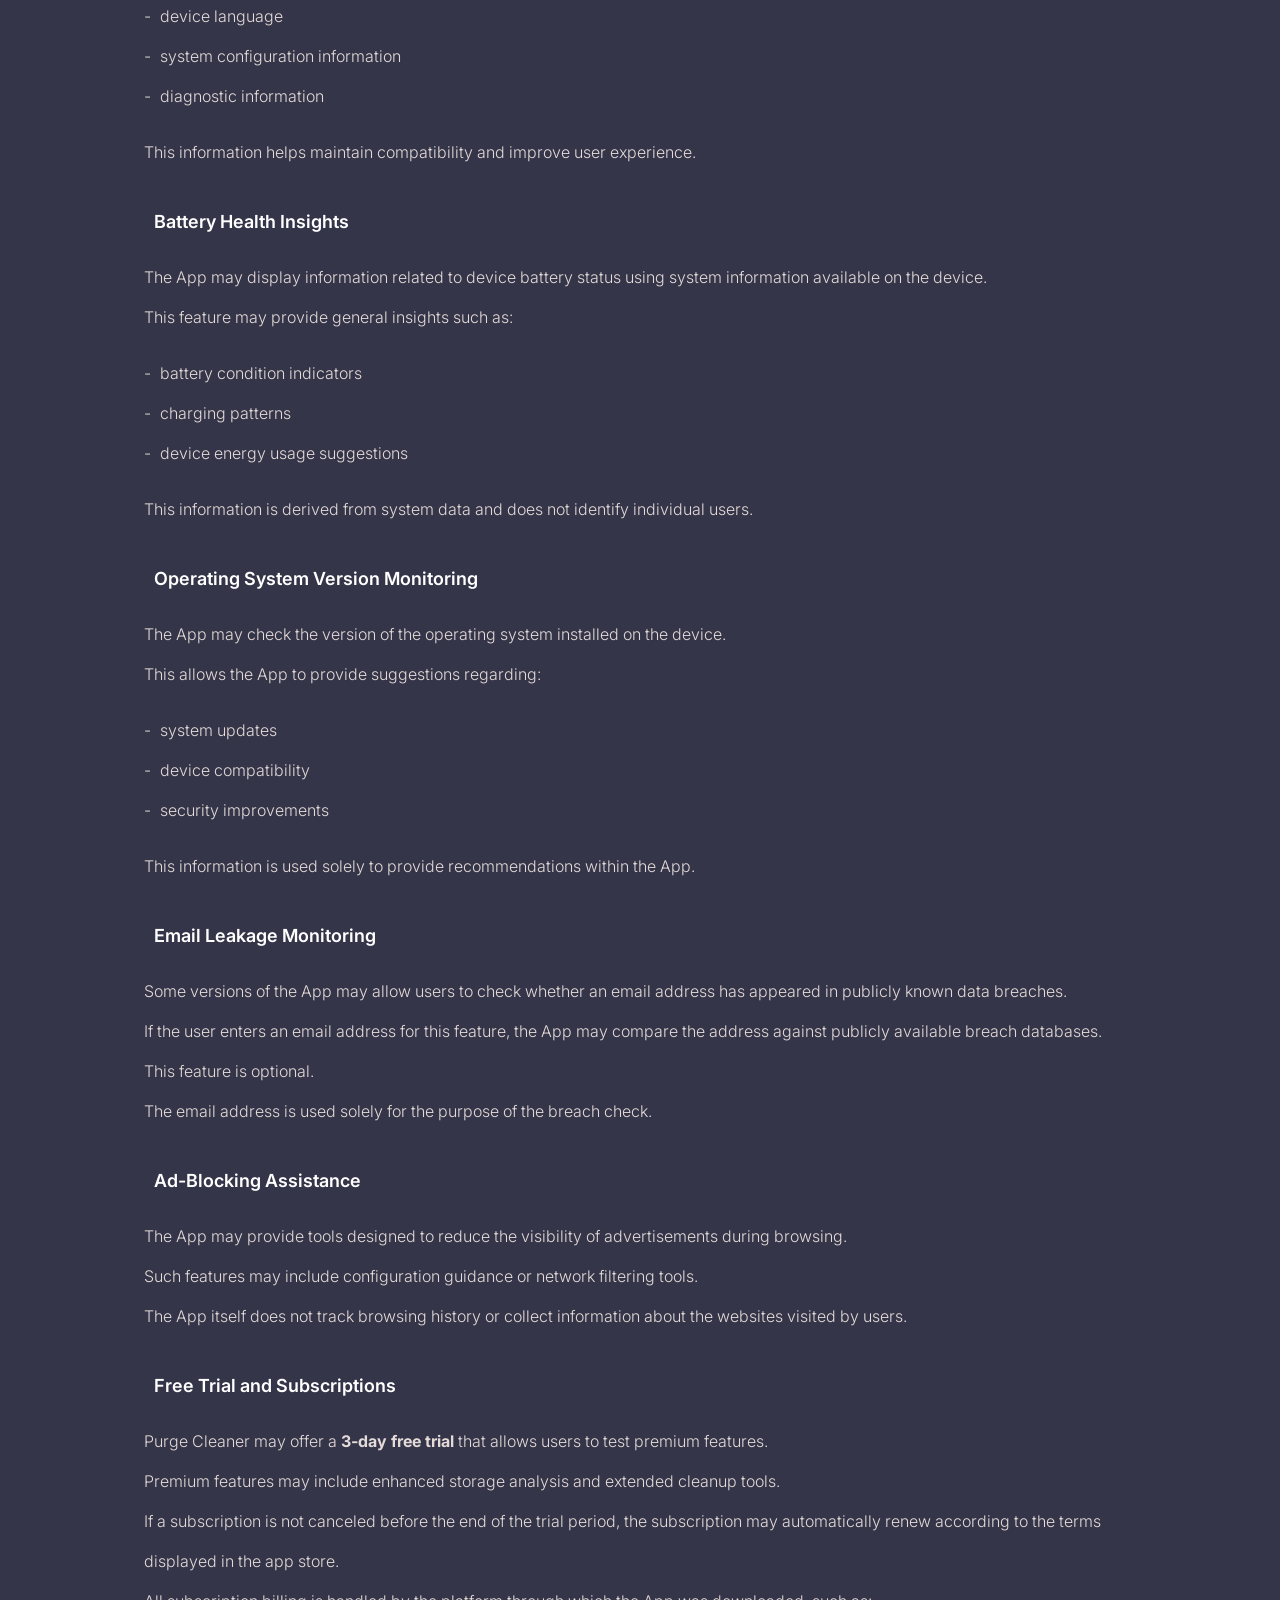
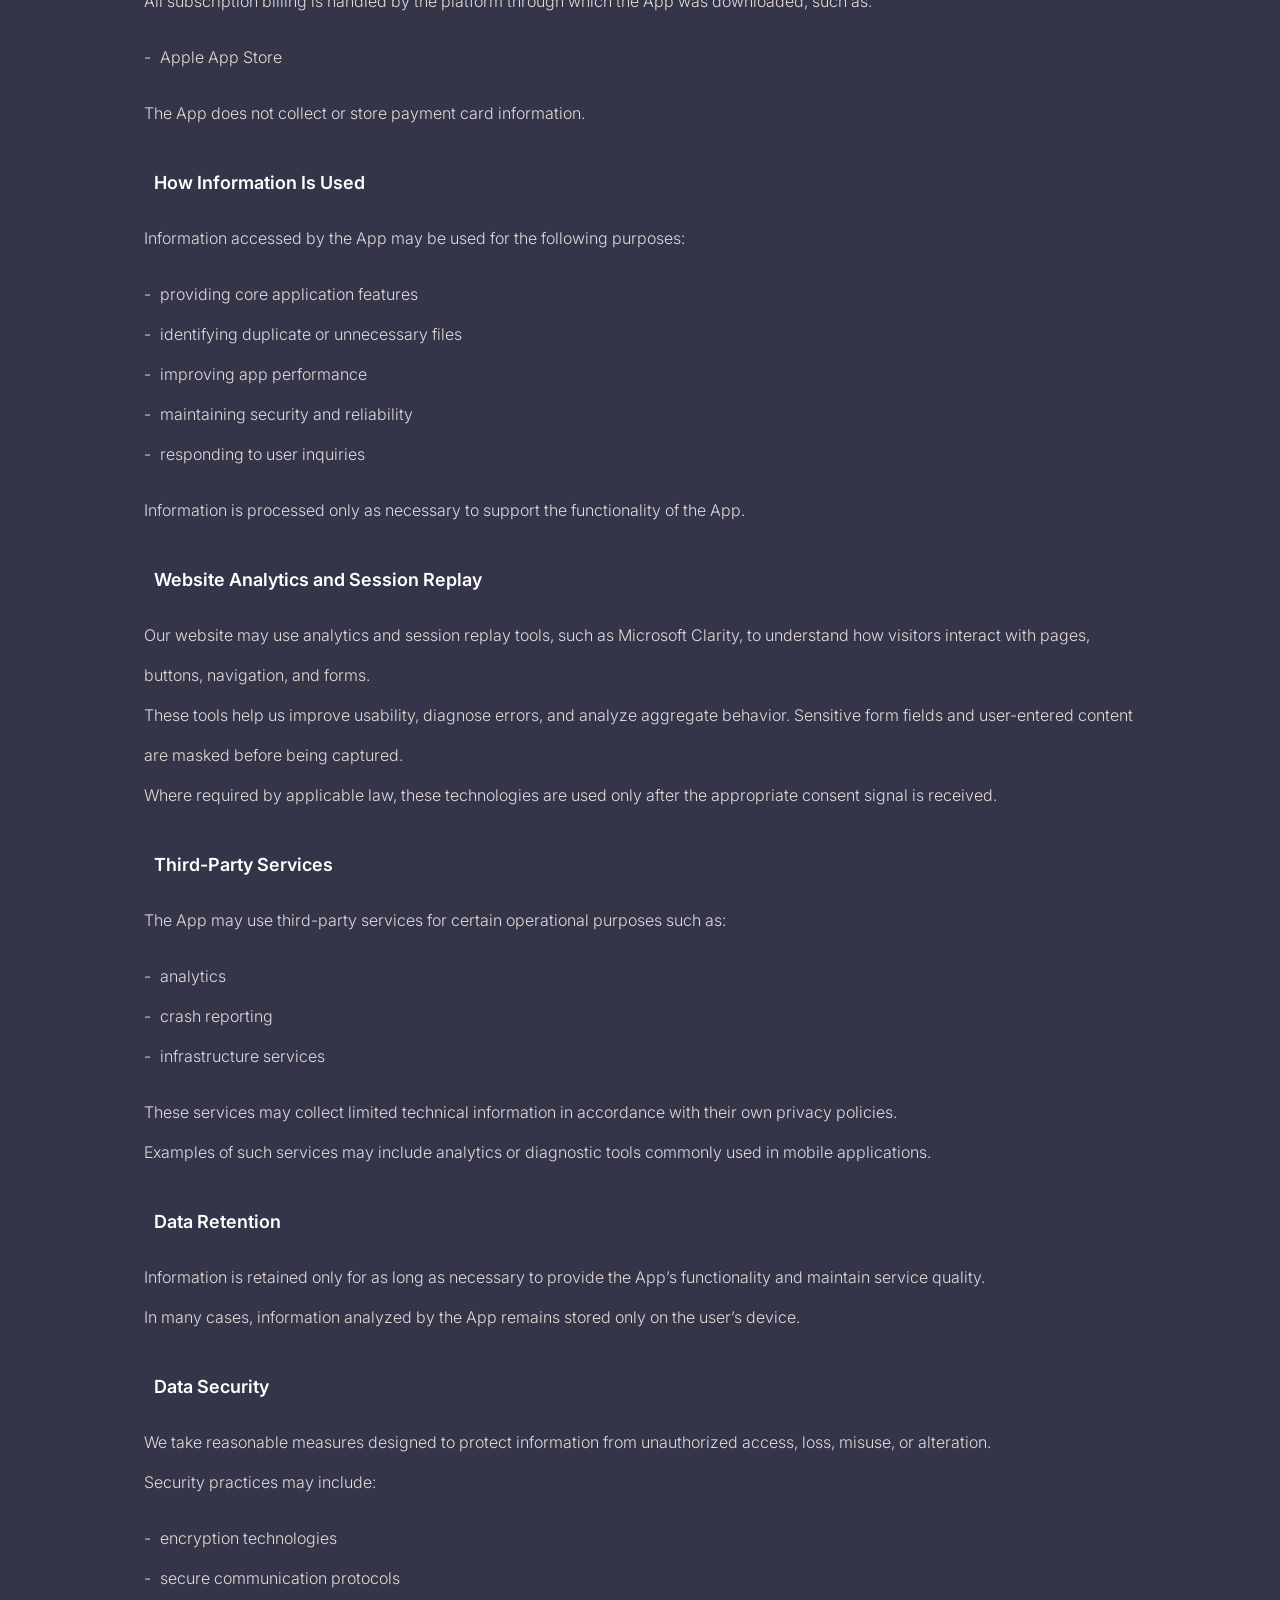
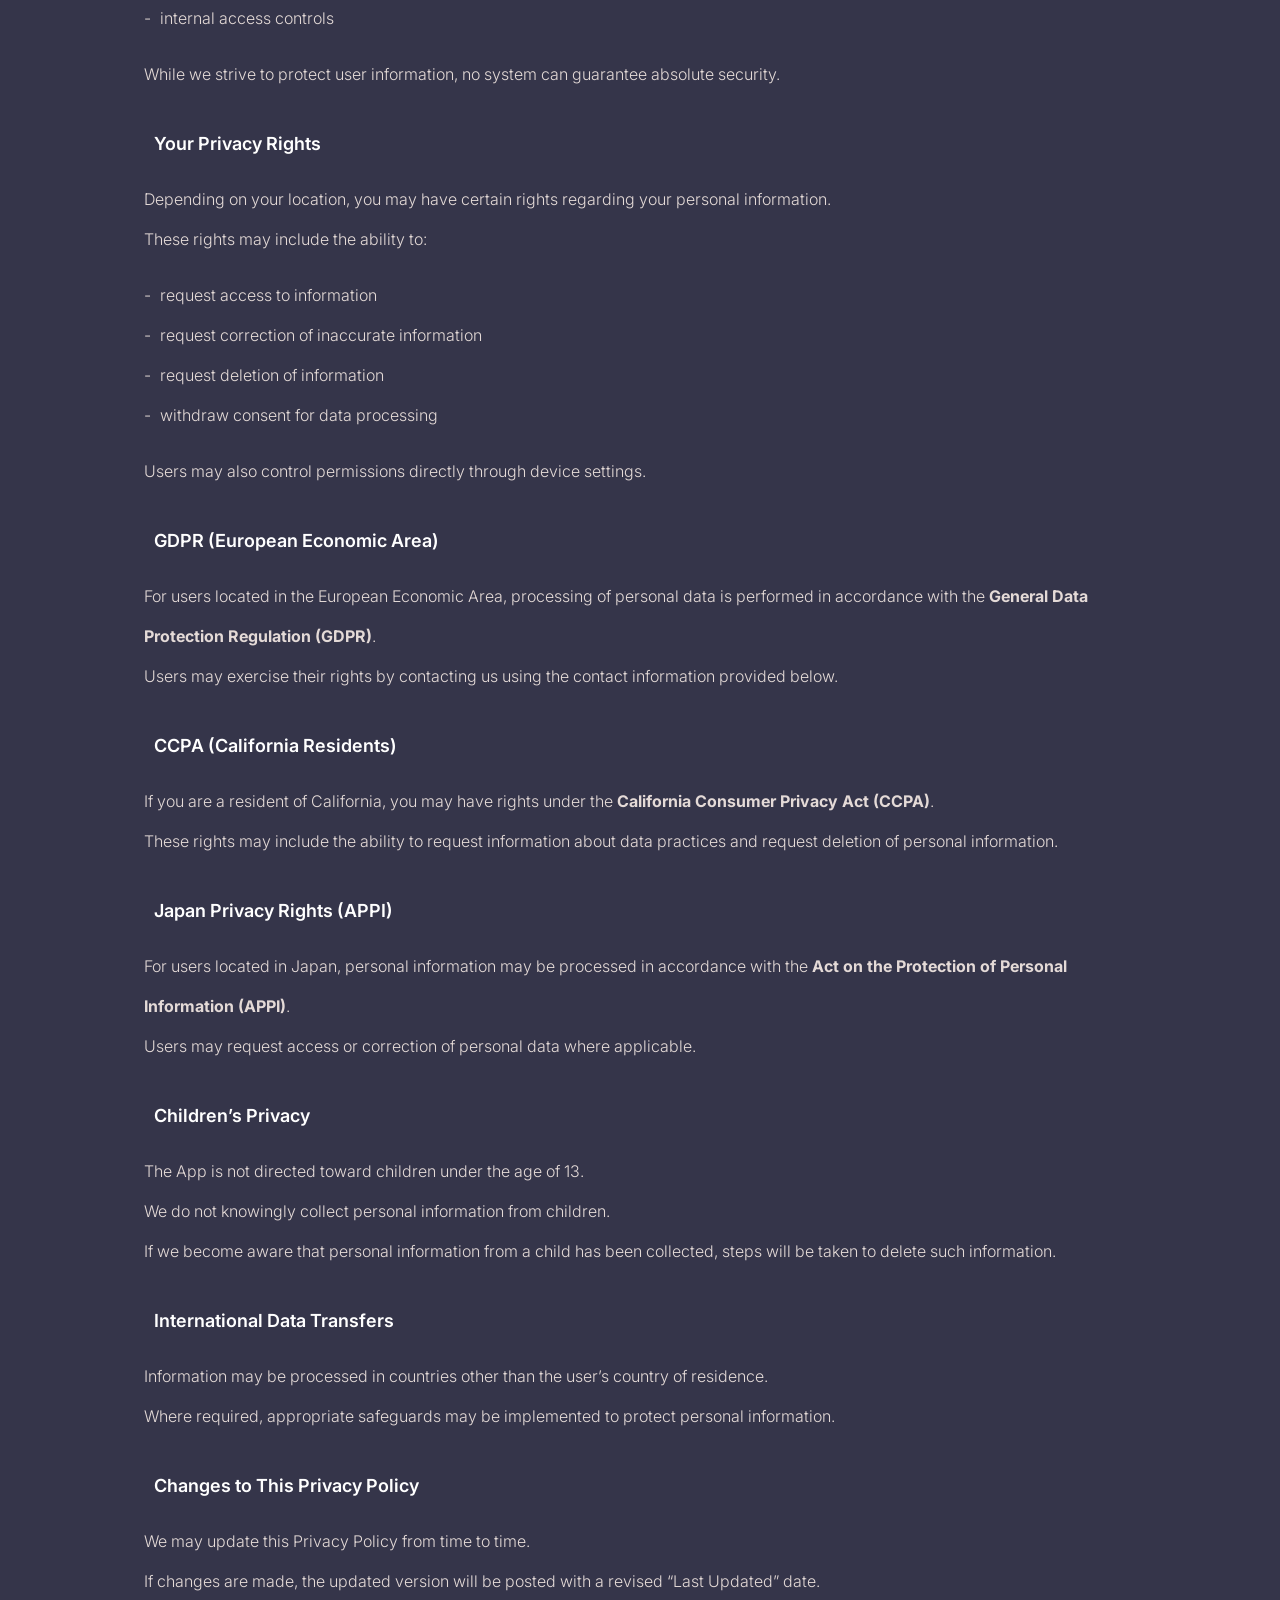
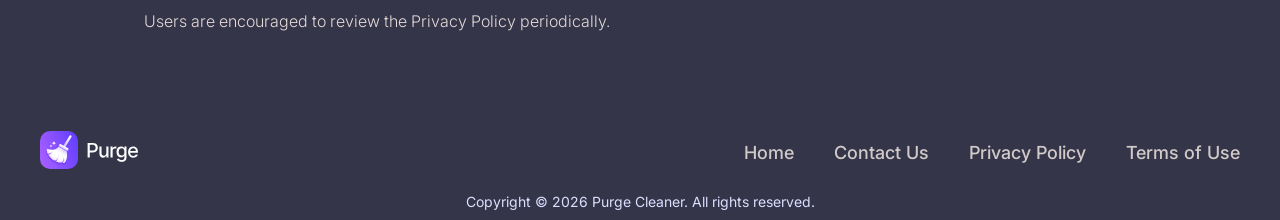
==== commit b981578a: "Update privacy-purge.html" ====
--- a/privacy-purge.html
+++ b/privacy-purge.html
@@ -18,6 +18,7 @@
     <link href="https://fonts.googleapis.com/css2?family=Mulish:wght@400;500;600;700;800&display=swap" rel="stylesheet">
     <link rel="icon" type="image/png" href="assets/img/Purge-icon.svg">
     <title>Purge Cleaner</title>
+    <script src="js/clarity.js" defer></script>
 </head>
 
 <body>
@@ -197,6 +198,11 @@
   </ul>
   <p>Information is processed only as necessary to support the functionality of the App.</p>
 
+  <h2>Website Analytics and Session Replay</h2>
+  <p>Our website may use analytics and session replay tools, such as Microsoft Clarity, to understand how visitors interact with pages, buttons, navigation, and forms.</p>
+  <p>These tools help us improve usability, diagnose errors, and analyze aggregate behavior. Sensitive form fields and user-entered content are masked before being captured.</p>
+  <p>Where required by applicable law, these technologies are used only after the appropriate consent signal is received.</p>
+
   <h2>Third-Party Services</h2>
   <p>The App may use third-party services for certain operational purposes such as:</p>
   <ul>
@@ -285,4 +291,4 @@
     <script src="https://cdn.jsdelivr.net/npm/swiper@11/swiper-bundle.min.js"></script>
     <script src="js/main.js"></script>
 </body>
-</html>+</html>
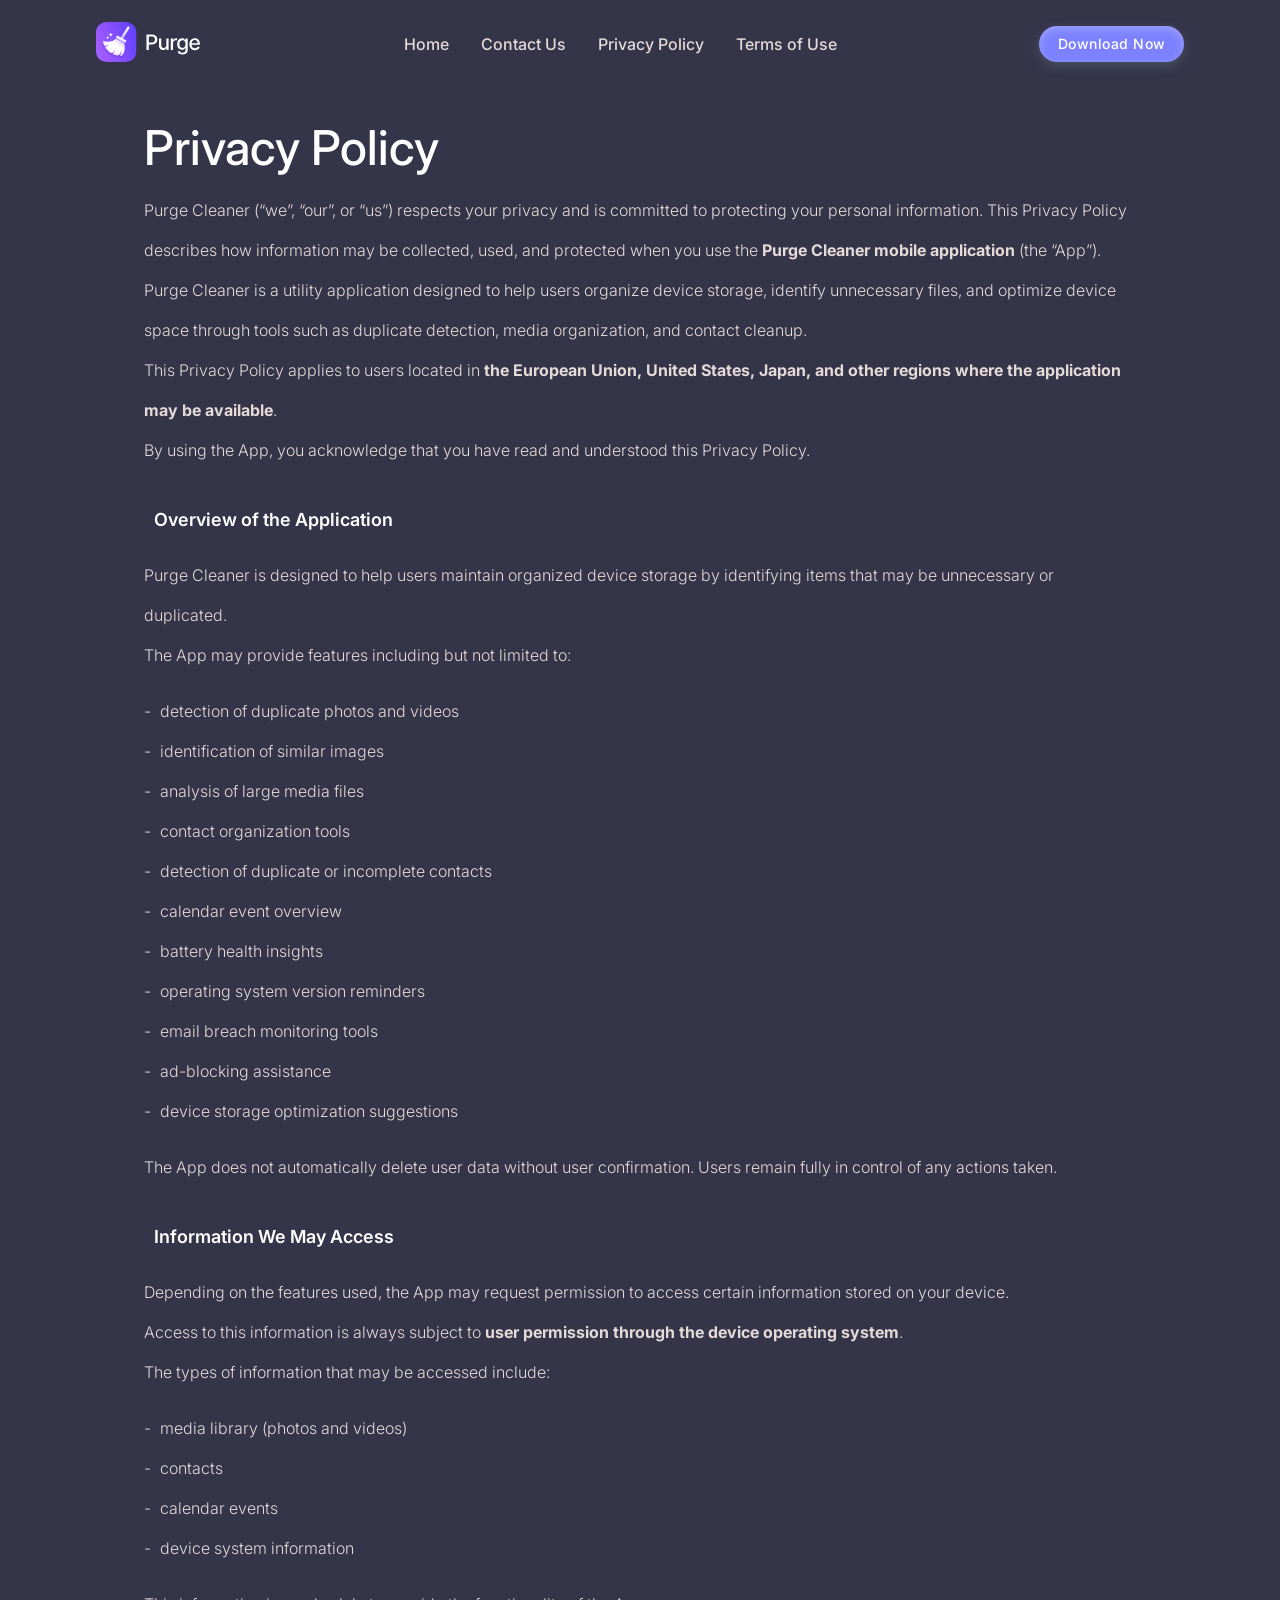
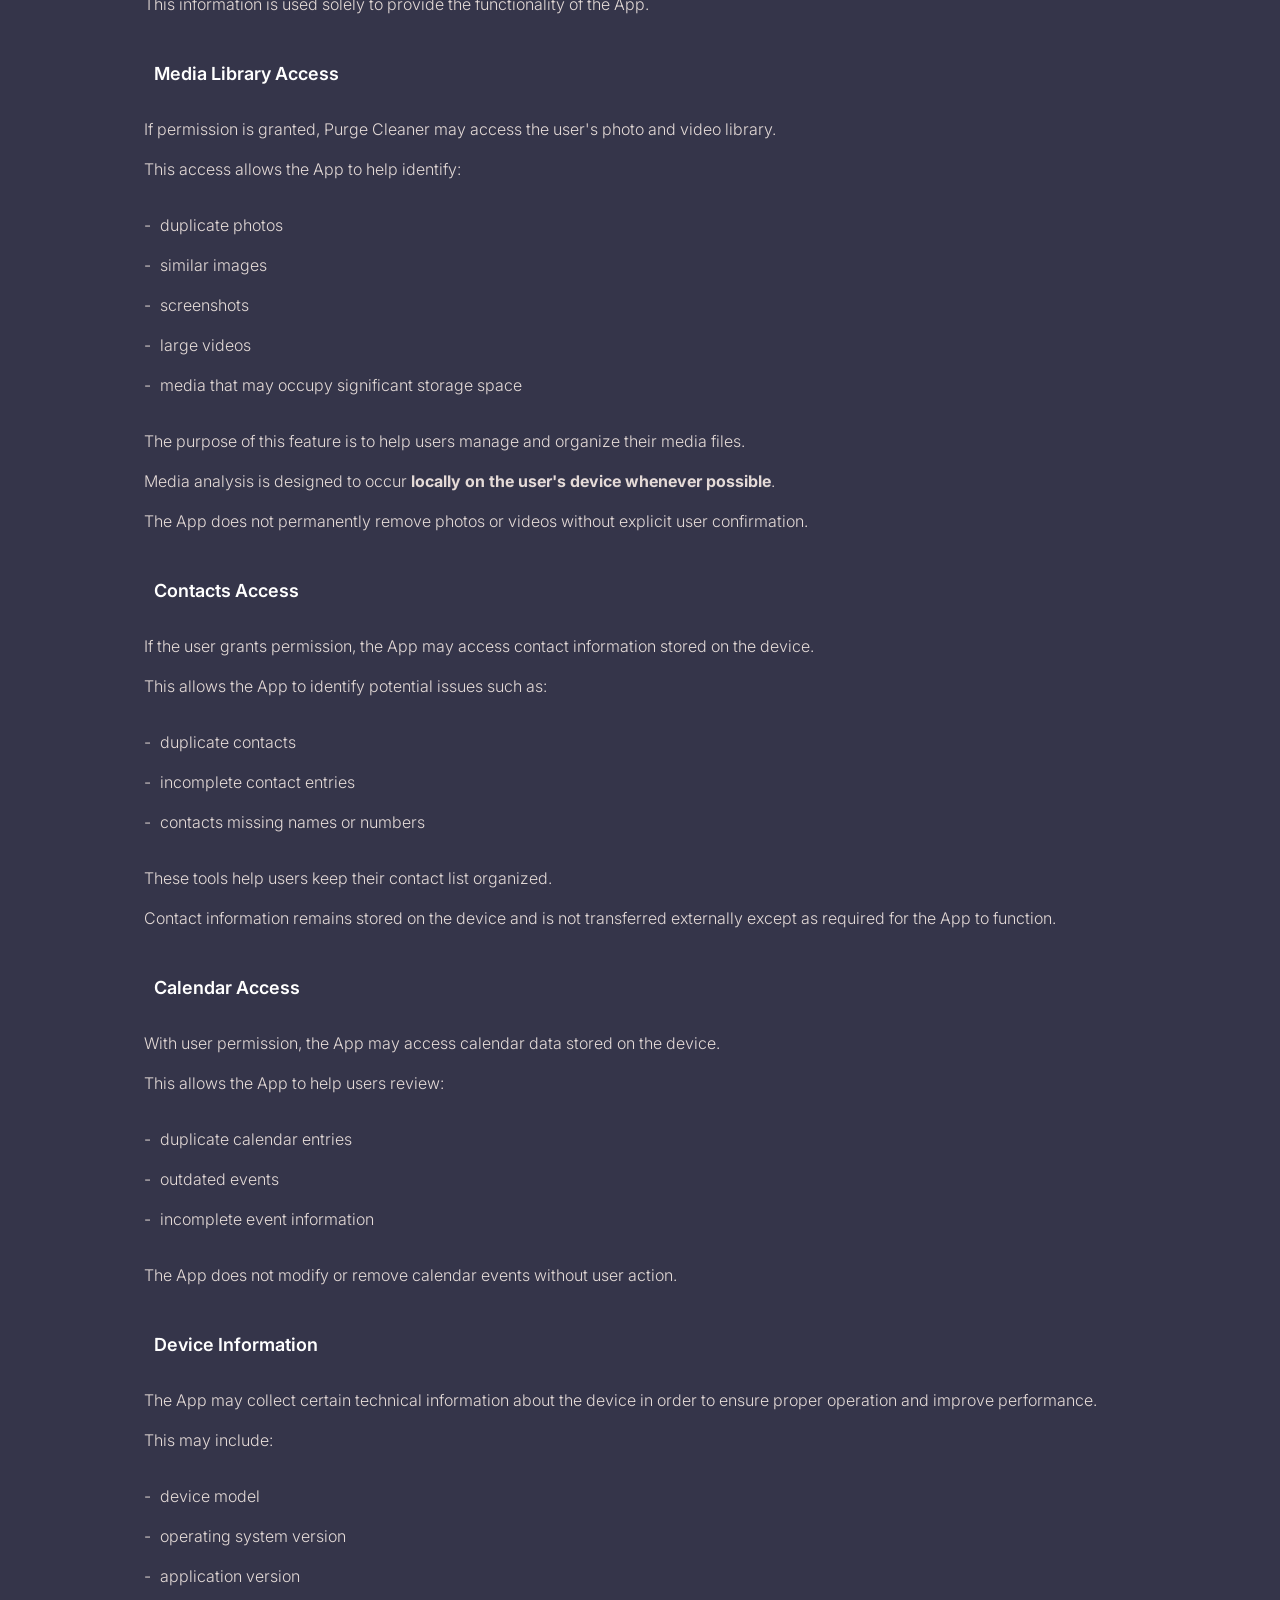
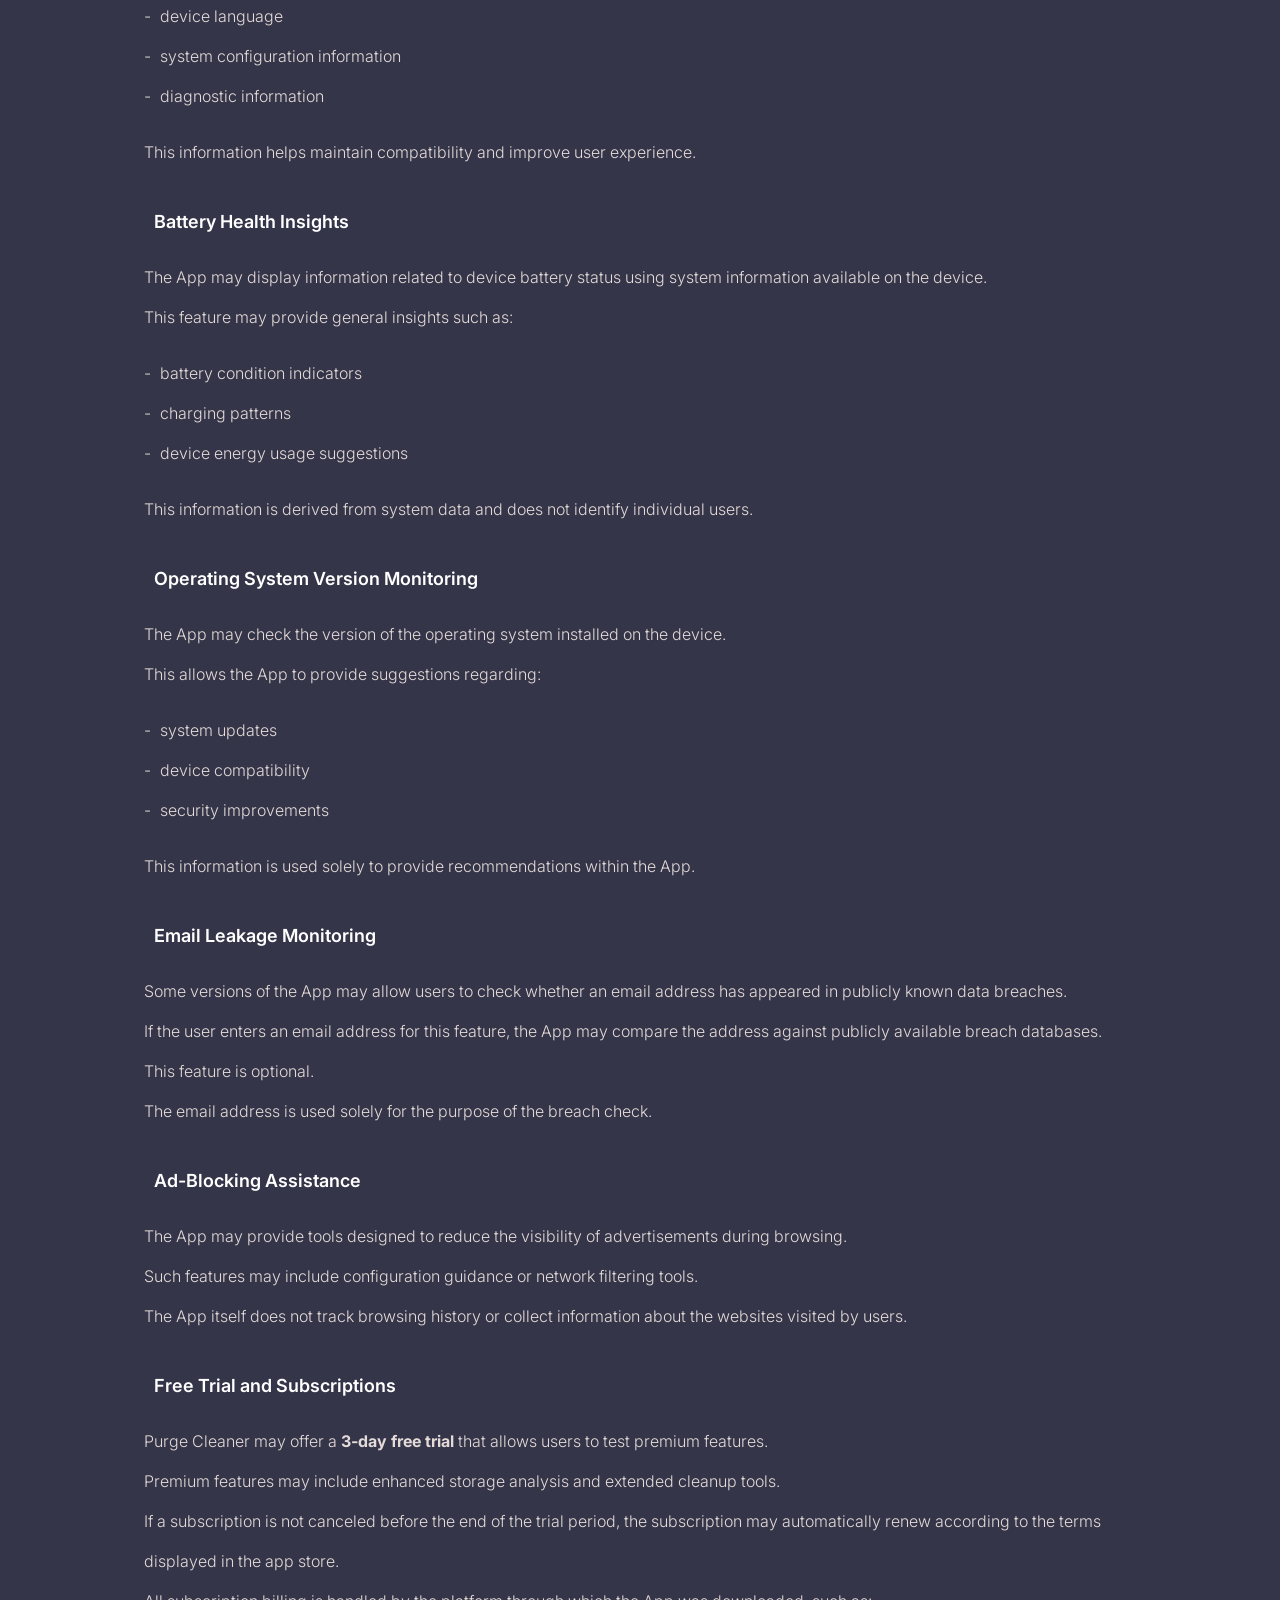
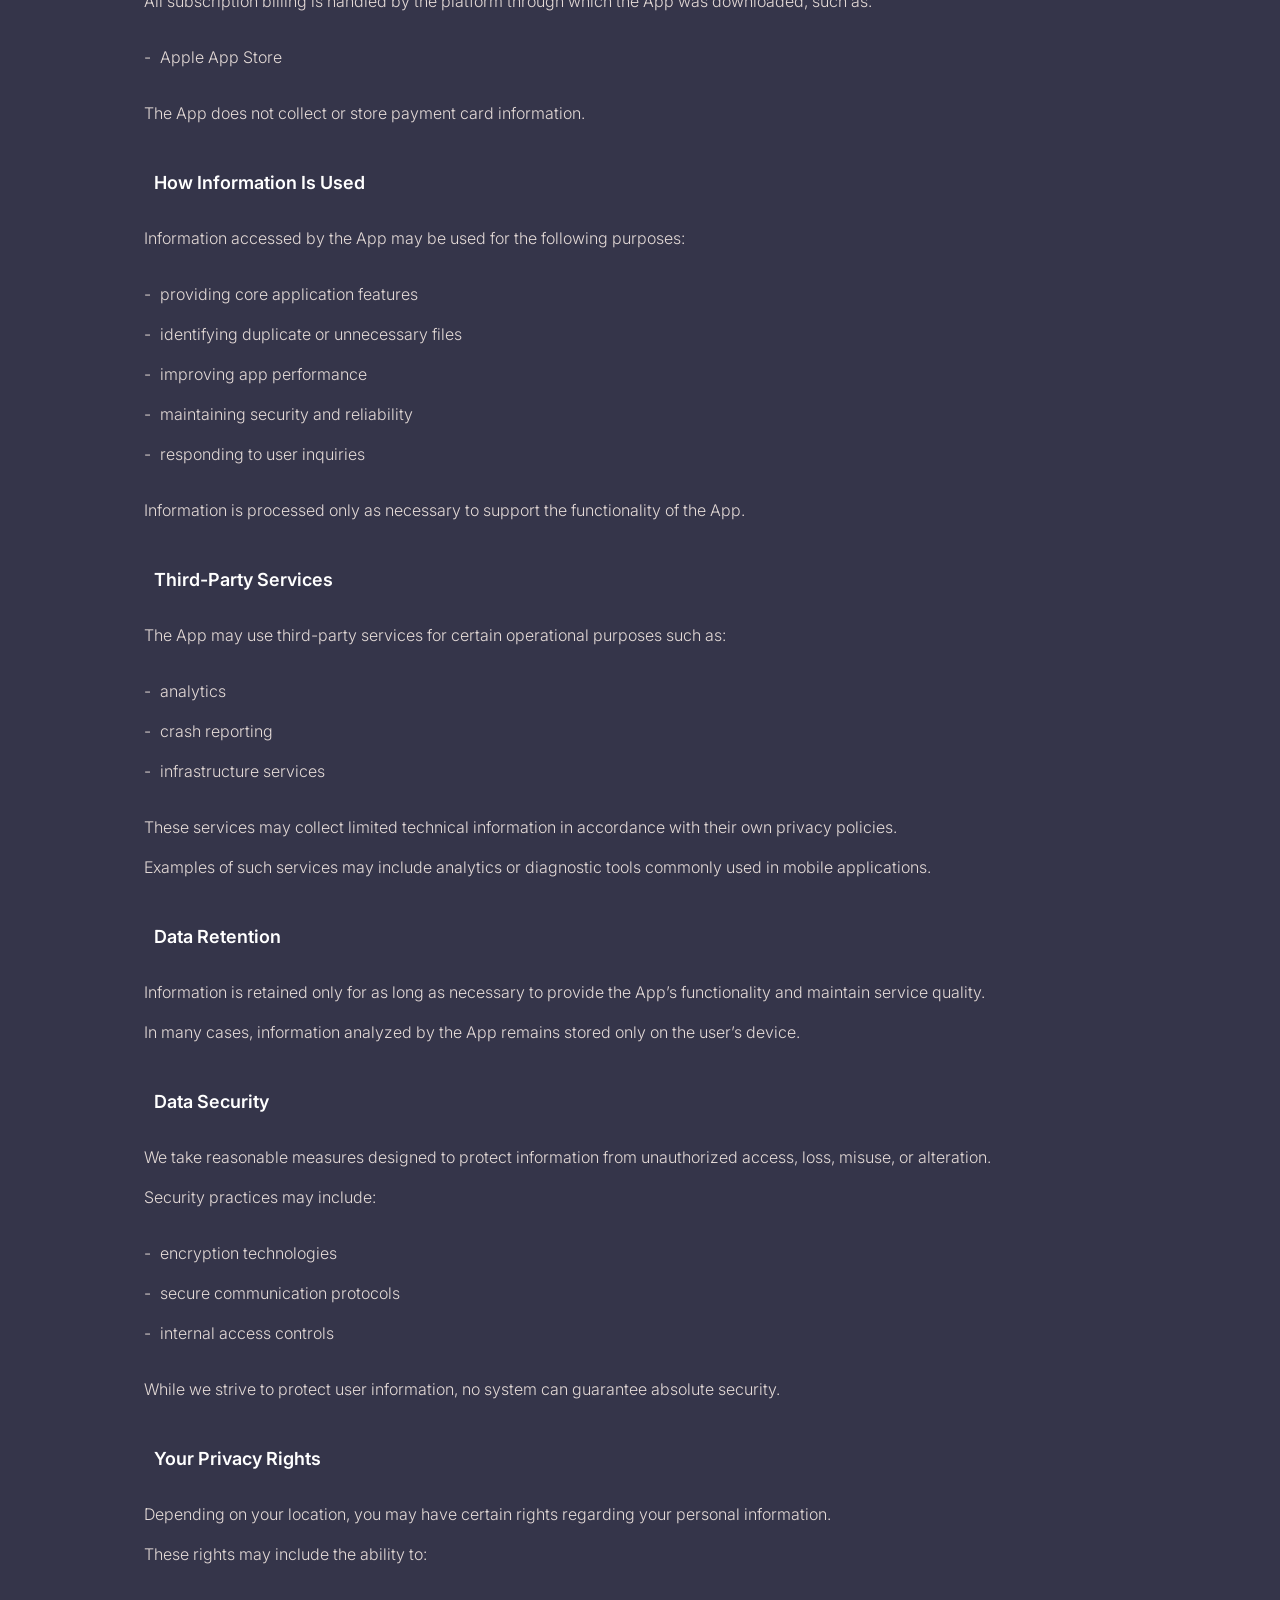
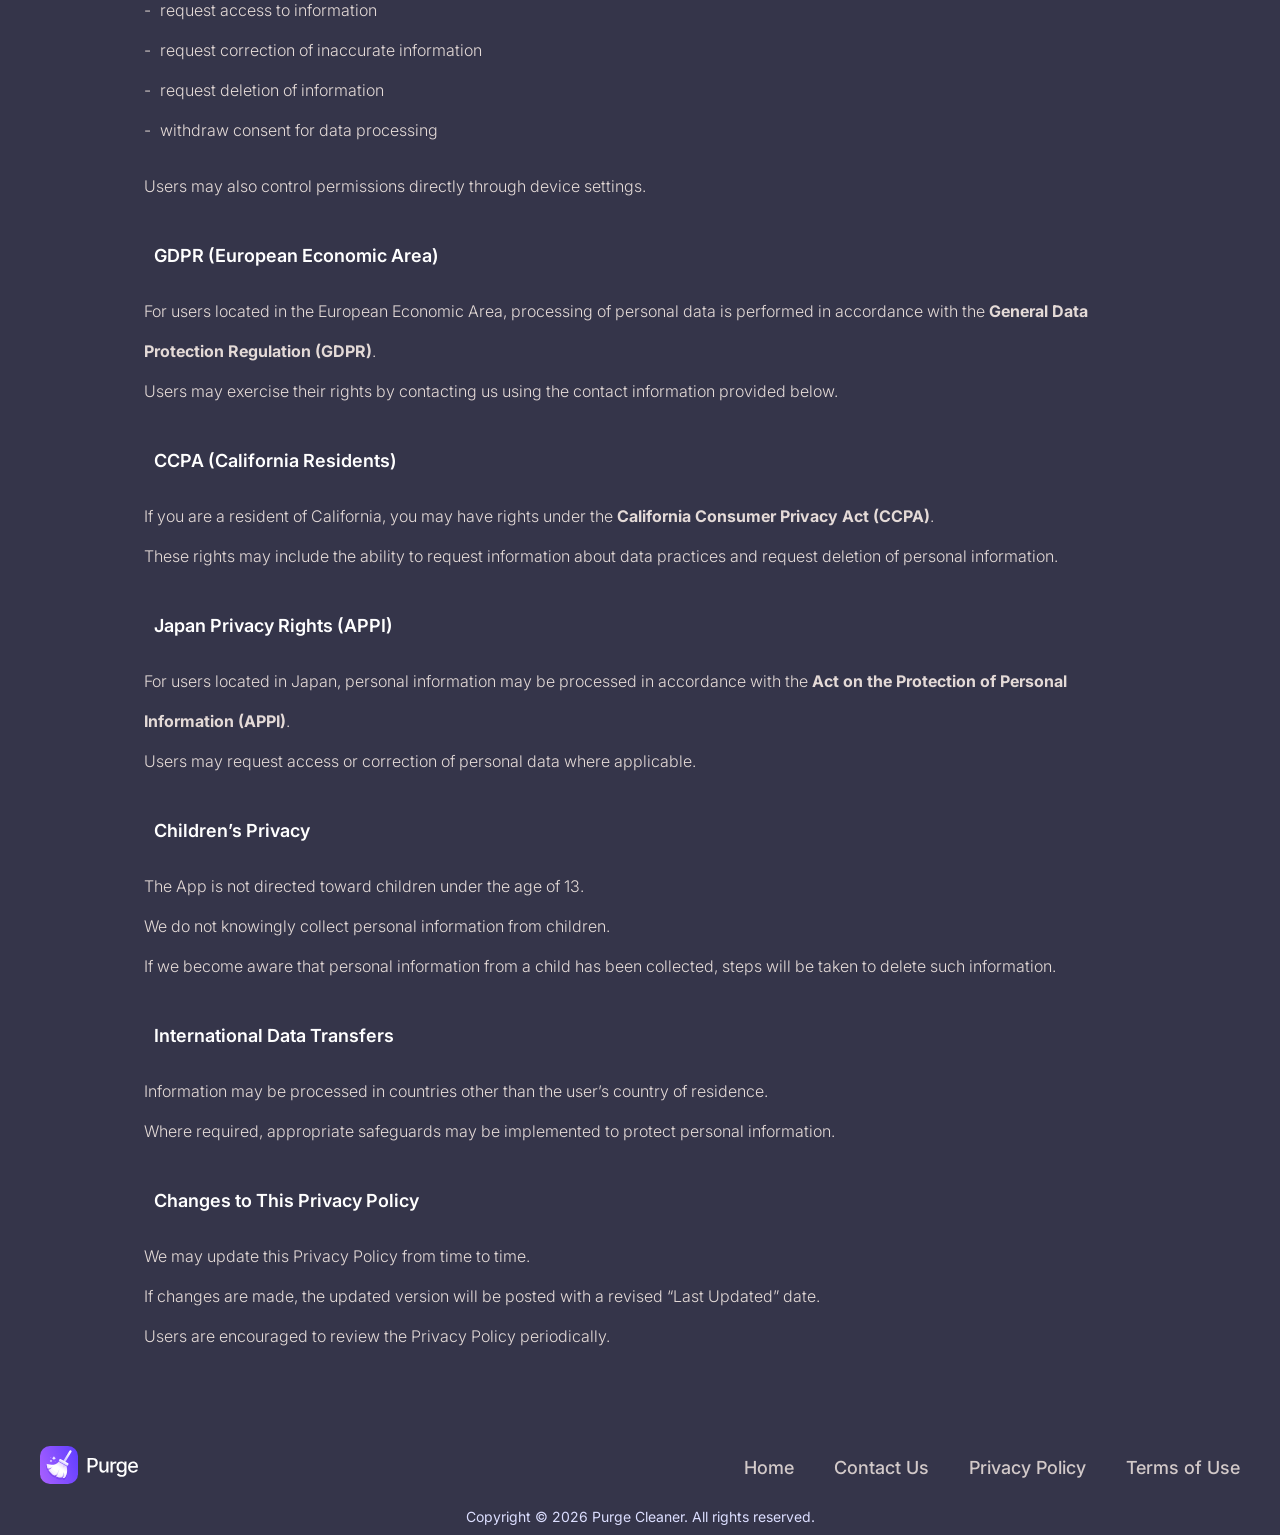
==== commit d13be1a0: "Update privacy-purge.html" ====
--- a/privacy-purge.html
+++ b/privacy-purge.html
@@ -18,7 +18,6 @@
     <link href="https://fonts.googleapis.com/css2?family=Mulish:wght@400;500;600;700;800&display=swap" rel="stylesheet">
     <link rel="icon" type="image/png" href="assets/img/Purge-icon.svg">
     <title>Purge Cleaner</title>
-    <script src="js/clarity.js" defer></script>
 </head>
 
 <body>
@@ -198,11 +197,6 @@
   </ul>
   <p>Information is processed only as necessary to support the functionality of the App.</p>
 
-  <h2>Website Analytics and Session Replay</h2>
-  <p>Our website may use analytics and session replay tools, such as Microsoft Clarity, to understand how visitors interact with pages, buttons, navigation, and forms.</p>
-  <p>These tools help us improve usability, diagnose errors, and analyze aggregate behavior. Sensitive form fields and user-entered content are masked before being captured.</p>
-  <p>Where required by applicable law, these technologies are used only after the appropriate consent signal is received.</p>
-
   <h2>Third-Party Services</h2>
   <p>The App may use third-party services for certain operational purposes such as:</p>
   <ul>
